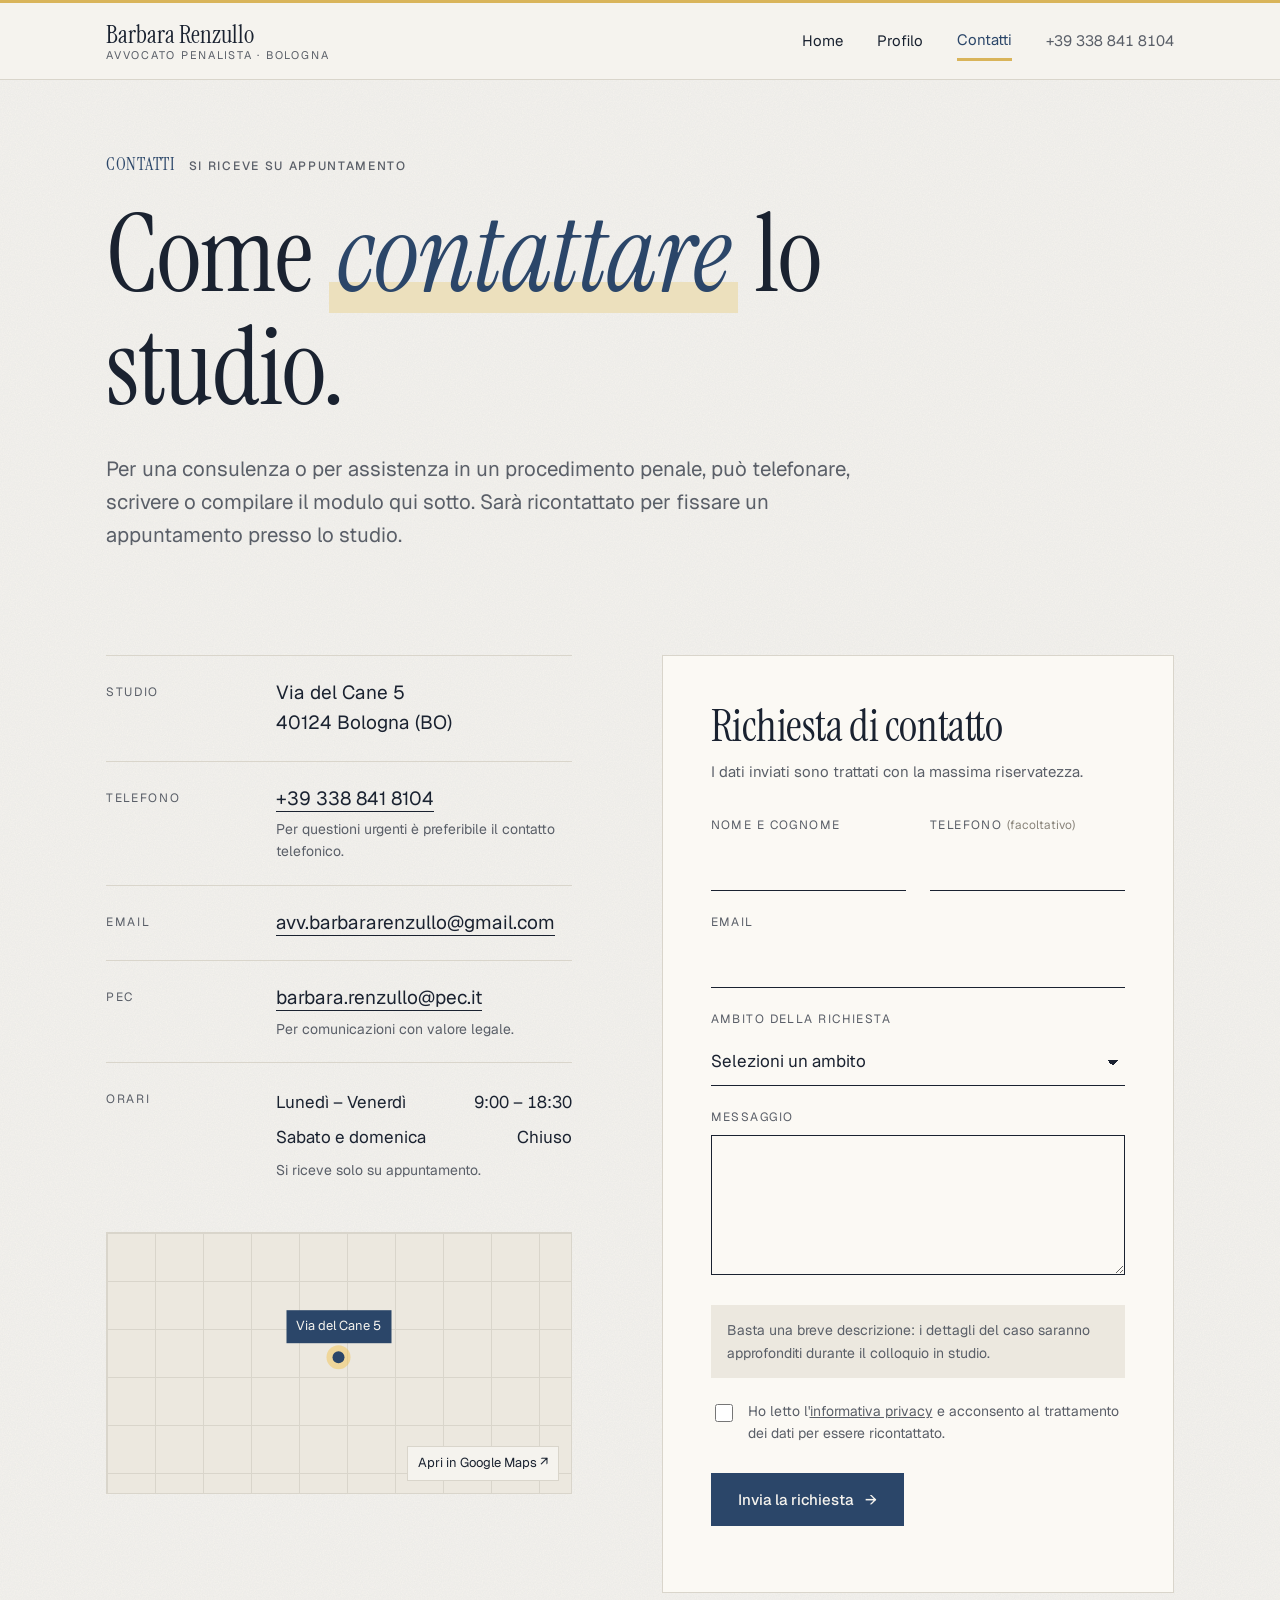
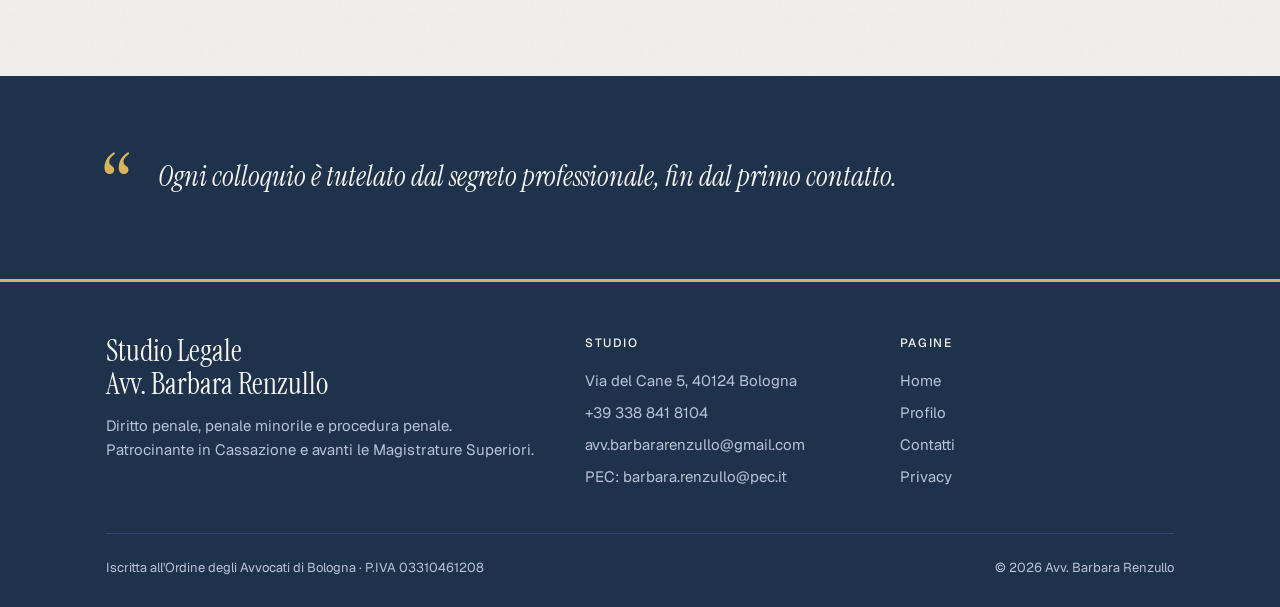
==== contatti.html @ d38fe8c6 "Aggiunge versione ai file CSS e JS per evitare la cache vecchia" ====
<!doctype html>
<html lang="it">
<head>
<meta charset="utf-8">
<meta name="viewport" content="width=device-width, initial-scale=1">
<title>Contatti · Avv. Barbara Renzullo</title>
<meta name="description" content="Recapiti dello Studio Legale Avv. Barbara Renzullo, Via del Cane 5, Bologna. Si riceve su appuntamento.">
<link rel="preconnect" href="https://fonts.googleapis.com">
<link rel="preconnect" href="https://fonts.gstatic.com" crossorigin>
<link href="https://fonts.googleapis.com/css2?family=Geist:wght@400;500&family=Instrument+Serif:ital@0;1&display=swap" rel="stylesheet">
<link rel="stylesheet" href="assets/css/style.css?v=3">
</head>
<body>
<a class="skip" href="#contenuto">Vai al contenuto</a>
<header class="header">
  <div class="wrap">
    <a class="marchio" href="index.html"><b>Barbara Renzullo</b><span>Avvocato penalista · Bologna</span></a>
    <button class="menu-btn" aria-expanded="false" aria-controls="nav">Menu</button>
    <nav class="nav" id="nav" aria-label="Principale">
      <a href="index.html">Home</a>
      <a href="profilo.html">Profilo</a>
      <a href="contatti.html" aria-current="page">Contatti</a>
      <a class="tel" href="tel:+393388418104">+39 338 841 8104</a>
    </nav>
  </div>
</header>
<main id="contenuto">

<section class="hero" style="padding-bottom:0">
  <div class="wrap">
    <div class="etichetta"><span class="n">Contatti</span><span>Si riceve su appuntamento</span></div>
    <h1 style="max-width:9em">Come <em>contattare</em> lo studio.</h1>
    <p class="lead">Per una consulenza o per assistenza in un procedimento penale, può telefonare, scrivere o compilare il modulo qui sotto. Sarà ricontattato per fissare un appuntamento presso lo studio.</p>
  </div>
</section>

<section>
  <div class="wrap contatti-griglia">
    <div>
      <dl class="voci">
        <div><dt>Studio</dt><dd>Via del Cane 5<br>40124 Bologna (BO)</dd></div>
        <div><dt>Telefono</dt><dd><a href="tel:+393388418104">+39 338 841 8104</a><small>Per questioni urgenti è preferibile il contatto telefonico.</small></dd></div>
        <div><dt>Email</dt><dd><a href="mailto:avv.barbararenzullo@gmail.com">avv.barbararenzullo@gmail.com</a></dd></div>
        <div><dt>PEC</dt><dd><a href="mailto:barbara.renzullo@pec.it">barbara.renzullo@pec.it</a><small>Per comunicazioni con valore legale.</small></dd></div>
        <div><dt>Orari</dt><dd>
          <table class="orari">
            <tr><td>Lunedì – Venerdì</td><td>9:00 – 18:30</td></tr>
            <tr><td>Sabato e domenica</td><td>Chiuso</td></tr>
          </table>
          <small>Si riceve solo su appuntamento.</small></dd></div>
      </dl>
      <a class="mappa" href="https://www.google.com/maps/search/?api=1&query=Via+del+Cane+5,+40124+Bologna" target="_blank" rel="noopener" aria-label="Apri la posizione dello studio in Google Maps">
        <span class="pin"><span>Via del Cane 5</span></span>
        <span class="apri">Apri in Google Maps ↗</span>
      </a>
    </div>

    <form class="modulo" id="modulo-contatti" novalidate>
      <h2>Richiesta di contatto</h2>
      <p class="tenue">I dati inviati sono trattati con la massima riservatezza.</p>
      <div class="due">
        <div class="campo"><label for="nome">Nome e cognome</label><input id="nome" name="nome" autocomplete="name" required></div>
        <div class="campo"><label for="telefono">Telefono <span class="facolt">(facoltativo)</span></label><input id="telefono" name="telefono" type="tel" autocomplete="tel"></div>
      </div>
      <div class="campo"><label for="email">Email</label><input id="email" name="email" type="email" autocomplete="email" required></div>
      <div class="campo"><label for="ambito">Ambito della richiesta</label>
        <select id="ambito" name="ambito" required>
          <option value="" selected disabled>Selezioni un ambito</option>
          <option>Diritto penale</option>
          <option>Diritto penale minorile</option>
          <option>Procedura penale</option>
          <option>Costituzione di parte civile</option>
          <option>Difesa d'ufficio / patrocinio a spese dello Stato</option>
          <option>Altro</option>
        </select>
      </div>
      <div class="campo"><label for="messaggio">Messaggio</label><textarea id="messaggio" name="messaggio" required></textarea></div>
      <p class="avviso">Basta una breve descrizione: i dettagli del caso saranno approfonditi durante il colloquio in studio.</p>
      <label class="consenso"><input type="checkbox" name="privacy" required><span>Ho letto l'<a href="privacy.html">informativa privacy</a> e acconsento al trattamento dei dati per essere ricontattato.</span></label>
      <button class="btn" type="submit">Invia la richiesta <span class="freccia" aria-hidden="true">→</span></button>
      <p class="esito" role="status" aria-live="polite"></p>
    </form>
  </div>
</section>

<section class="scura">
  <div class="wrap">
    <p class="citazione" style="border-color:var(--giallo);max-width:30em">Ogni colloquio è tutelato dal segreto professionale, fin dal primo contatto.</p>
  </div>
</section>
</main>
<footer class="footer">
  <div class="wrap">
    <div class="alto">
      <div>
        <div class="nome">Studio Legale<br>Avv. Barbara Renzullo</div>
        <p>Diritto penale, penale minorile e procedura penale.<br>Patrocinante in Cassazione e avanti le Magistrature Superiori.</p>
      </div>
      <div>
        <h4>Studio</h4>
        <ul>
          <li>Via del Cane 5, 40124 Bologna</li>
          <li><a href="tel:+393388418104">+39 338 841 8104</a></li>
          <li><a href="mailto:avv.barbararenzullo@gmail.com">avv.barbararenzullo@gmail.com</a></li>
          <li>PEC: <a href="mailto:barbara.renzullo@pec.it">barbara.renzullo@pec.it</a></li>
        </ul>
      </div>
      <div>
        <h4>Pagine</h4>
        <ul>
          <li><a href="index.html">Home</a></li>
          <li><a href="profilo.html">Profilo</a></li>
          <li><a href="contatti.html">Contatti</a></li>
          <li><a href="privacy.html">Privacy</a></li>
        </ul>
      </div>
    </div>
    <div class="basso">
      <span>Iscritta all'Ordine degli Avvocati di Bologna · P.IVA 03310461208</span>
      <span>© 2026 Avv. Barbara Renzullo</span>
    </div>
  </div>
</footer>
<nav class="barra-mobile" aria-label="Contatto rapido">
  <a class="chiama" href="tel:+393388418104">Chiama</a>
  <a class="scrivi" href="contatti.html#modulo-contatti">Scrivi</a>
</nav>
<script src="assets/js/main.js?v=3"></script>
</body>
</html>
---- assets/css/style.css ----
/* Studio Legale Avv. Barbara Renzullo — foglio di stile */

:root {
  --carta: #f5f3ee;
  --carta-2: #ece8df;
  --inchiostro: #1a2230;
  --grigio: #5a5f68;
  --linea: #d9d5cb;
  --blu: #2b4669;        /* blu giurisprudenza, smorzato */
  --blu-notte: #1f324c;
  --giallo: #d9b45a;     /* giallo di Barbara, tono ocra tenue */
  --giallo-tenue: #ece0bd;
  --max: 1180px;
  --gutter: clamp(20px, 5vw, 56px);
  --serif: "Instrument Serif", Georgia, "Times New Roman", serif;
  --sans: "Geist", system-ui, -apple-system, "Segoe UI", sans-serif;
}

*, *::before, *::after { box-sizing: border-box; }
html { -webkit-text-size-adjust: 100%; scroll-behavior: smooth; }
body {
  margin: 0;
  background-color: var(--carta);
  background-image: url("data:image/svg+xml,%3Csvg xmlns='http://www.w3.org/2000/svg' width='220' height='220'%3E%3Cfilter id='g'%3E%3CfeTurbulence type='fractalNoise' baseFrequency='.85' numOctaves='2' stitchTiles='stitch'/%3E%3CfeColorMatrix values='0 0 0 0 .1 0 0 0 0 .12 0 0 0 0 .18 0 0 0 .07 0'/%3E%3C/filter%3E%3Crect width='100%25' height='100%25' filter='url(%23g)'/%3E%3C/svg%3E");
  color: var(--inchiostro);
  font-family: var(--sans);
  font-size: 17px;
  line-height: 1.6;
  font-feature-settings: "ss01";
}
img { max-width: 100%; display: block; }
a { color: inherit; }
::selection { background: var(--giallo); color: var(--inchiostro); }

.wrap { max-width: var(--max); margin: 0 auto; padding: 0 var(--gutter); }
.skip { position: absolute; left: -999px; }
.skip:focus { left: 16px; top: 16px; background: var(--inchiostro); color: var(--carta); padding: 8px 14px; z-index: 99; }
:focus-visible { outline: 2px solid var(--blu); outline-offset: 3px; }

/* ---------- Tipografia ---------- */
h1, h2, h3 { font-family: var(--serif); font-weight: 400; line-height: 1.05; margin: 0; letter-spacing: -0.01em; }
h1 { font-size: clamp(48px, 8.4vw, 112px); }
h2 { font-size: clamp(36px, 5vw, 64px); }
h3 { font-size: clamp(26px, 2.6vw, 32px); line-height: 1.15; }
h1 em, h2 em {
  font-style: italic; color: var(--blu);
  background: linear-gradient(transparent 70%, var(--giallo-tenue) 70%, var(--giallo-tenue) 92%, transparent 92%);
  padding: 0 .08em; -webkit-box-decoration-break: clone; box-decoration-break: clone;
}
p { margin: 0 0 1em; }
.lead { font-size: clamp(18px, 1.6vw, 21px); color: var(--grigio); max-width: 38em; }
.etichetta {
  font-size: 12px; letter-spacing: 0.14em; text-transform: uppercase;
  font-weight: 500; color: var(--grigio);
  display: flex; gap: 14px; align-items: baseline;
}
.etichetta .n { color: var(--blu); font-family: var(--serif); font-size: 18px; letter-spacing: 0.04em; }

/* ---------- Header ---------- */
.header { border-top: 3px solid var(--giallo); border-bottom: 1px solid var(--linea); background: var(--carta); position: sticky; top: 0; z-index: 20; }
.header .wrap { display: flex; align-items: center; justify-content: space-between; height: 76px; gap: 24px; }
.marchio { text-decoration: none; display: flex; flex-direction: column; line-height: 1.1; }
.marchio b { font-family: var(--serif); font-weight: 400; font-size: 25px; }
.marchio span { font-size: 11px; letter-spacing: 0.16em; text-transform: uppercase; color: var(--grigio); }
.nav { display: flex; gap: 34px; align-items: center; }
.nav a { text-decoration: none; font-size: 15px; padding: 6px 0; border-bottom: 1px solid transparent; }
.nav a:hover { border-color: var(--inchiostro); }
.nav a[aria-current="page"] { border-color: var(--giallo); border-bottom-width: 3px; color: var(--blu); }
.nav .tel { font-variant-numeric: tabular-nums; color: var(--grigio); }
.menu-btn { display: none; background: none; border: 1px solid var(--inchiostro); border-radius: 0; font: inherit; font-size: 14px; padding: 8px 14px; cursor: pointer; color: inherit; }

@media (max-width: 820px) {
  .menu-btn { display: block; }
  .nav { display: none; position: absolute; top: 76px; left: 0; right: 0; flex-direction: column; align-items: stretch; gap: 0; background: var(--carta); border-bottom: 1px solid var(--linea); padding: 8px var(--gutter) 20px; }
  .nav.aperto { display: flex; }
  .nav a { padding: 14px 0; border-bottom: 1px solid var(--linea); font-size: 18px; }
  .nav a[aria-current="page"] { border-color: var(--linea); }
}

/* ---------- Pulsanti ---------- */
.btn {
  display: inline-flex; align-items: center; gap: 12px;
  background: var(--inchiostro); color: var(--carta);
  text-decoration: none; font-size: 15px; font-weight: 500;
  padding: 16px 26px; border: 1px solid var(--inchiostro);
  transition: background .2s, color .2s;
  cursor: pointer; font-family: inherit;
}
.btn { background: var(--blu); border-color: var(--blu); }
.btn:hover { background: var(--giallo); border-color: var(--giallo); color: var(--inchiostro); }
.btn.vuoto { background: transparent; color: var(--inchiostro); }
.btn.vuoto { border-color: var(--blu); color: var(--blu); }
.btn.vuoto:hover { background: var(--blu); color: var(--carta); border-color: var(--blu); }
.btn .freccia { transition: transform .2s; }
.btn:hover .freccia { transform: translateX(4px); }

/* ---------- Sezioni ---------- */
section { padding: clamp(52px, 6.5vw, 92px) 0; }
.sez-testa { display: grid; grid-template-columns: 220px 1fr; gap: 32px; margin-bottom: clamp(28px, 3.5vw, 44px); }
@media (max-width: 820px) { .sez-testa { grid-template-columns: 1fr; gap: 16px; } }
.bordo-alto { border-top: 1px solid var(--linea); }

/* ---------- Hero Home ---------- */
.hero { padding: clamp(40px, 5.5vw, 76px) 0 clamp(40px, 5vw, 64px); }
.hero h1 { max-width: 11em; margin: 20px 0 28px; }
.hero-basso { display: grid; grid-template-columns: 1fr auto; gap: 40px; align-items: end; }
.hero-azioni { display: flex; flex-direction: column; gap: 12px; align-items: flex-start; }
.hero-azioni small { color: var(--grigio); font-size: 14px; }
@media (max-width: 820px) { .hero-basso { grid-template-columns: 1fr; } }

/* Fascia dati */
.dati { border-top: 4px double var(--inchiostro); border-bottom: 1px solid var(--linea); }
.dati ul { list-style: none; margin: 0; padding: 0; display: grid; grid-template-columns: repeat(4, 1fr); }
.dati li { padding: 22px 24px 22px 0; border-right: 1px solid var(--linea); }
.dati li + li { padding-left: 24px; }
.dati li:last-child { border-right: 0; }
.dati b { display: block; font-family: var(--serif); font-weight: 400; font-size: clamp(34px, 3.4vw, 46px); line-height: 1; margin-bottom: 10px; }
.dati span { font-size: 14px; color: var(--grigio); line-height: 1.4; display: block; }
@media (max-width: 820px) {
  .dati ul { grid-template-columns: 1fr 1fr; }
  .dati li { padding: 22px 16px 22px 0; }
  .dati li + li { padding-left: 0; }
  .dati li:nth-child(odd) { border-right: 1px solid var(--linea); }
  .dati li:nth-child(even) { padding-left: 16px; border-right: 0; }
  .dati li:nth-child(-n+2) { border-bottom: 1px solid var(--linea); }
}

/* Aree (indice numerato) */
.indice { list-style: none; margin: 0; padding: 0; border-top: 4px double var(--inchiostro); }
.indice > li { display: grid; grid-template-columns: 80px 1fr 1.2fr; gap: 32px; padding: 26px 0; border-bottom: 1px solid var(--linea); align-items: baseline; }
.indice .num { font-family: var(--serif); color: var(--blu); font-size: 30px; line-height: 1; }
.indice p { margin: 0; color: var(--grigio); }
@media (max-width: 820px) { .indice > li { grid-template-columns: 48px 1fr; gap: 12px 16px; } .indice > li p { grid-column: 2; } }

/* Sezione scura */
.scura { background: var(--blu-notte); color: var(--carta); }
.scura h1 em, .scura h2 em { background: none; padding: 0; }
.scura .etichetta, .scura .lead, .scura p.tenue { color: #b9c3d8; }
.scura .etichetta .n, .scura h2 em, .scura h1 em { color: #e6cf93; }
.scura .bordo-alto, .scura .riga { border-color: #2e4573; }
.scura .btn { background: var(--carta); color: var(--inchiostro); border-color: var(--carta); }
.scura .btn { background: var(--giallo); color: var(--inchiostro); border-color: var(--giallo); }
.scura .btn:hover { background: var(--carta); border-color: var(--carta); }

/* Studio / recapiti */
.recapiti { display: grid; grid-template-columns: 1fr 1fr; gap: clamp(32px, 6vw, 96px); }
.voci { margin: 0; }
.voci > div { padding: 22px 0; border-top: 1px solid var(--linea); display: grid; grid-template-columns: 150px 1fr; gap: 20px; }
.scura .voci > div { border-color: #2e4573; }
.voci dt { font-size: 12px; letter-spacing: 0.14em; text-transform: uppercase; color: var(--grigio); padding-top: 5px; }
.scura .voci dt { color: #b9c3d8; }
.voci dd { margin: 0; font-size: 19px; }
.voci dd a { text-decoration: none; border-bottom: 1px solid currentColor; }
.voci dd a:hover { color: var(--blu); }
.scura .voci dd a:hover { color: var(--giallo); }
.voci dd small { display: block; font-size: 14px; color: var(--grigio); margin-top: 4px; }
.scura .voci dd small { color: #b9c3d8; }
@media (max-width: 820px) {
  .recapiti { grid-template-columns: 1fr; }
  .voci > div { grid-template-columns: 1fr; gap: 6px; }
}

/* Chiusura CTA */
.chiusura { text-align: left; }
.chiusura .riga-cta { display: flex; flex-wrap: wrap; gap: 16px; margin-top: 28px; }

/* ---------- Manifesto (hero Home) ---------- */
.manifesto { padding-top: clamp(28px, 3.5vw, 48px); }
.manifesto-griglia { display: grid; grid-template-columns: 1.55fr 1fr; gap: clamp(32px, 5vw, 72px); align-items: stretch; }
.meta-riga {
  display: flex; justify-content: space-between; gap: 16px;
  font-size: 12px; letter-spacing: 0.16em; text-transform: uppercase; color: var(--inchiostro);
  border-top: 1px solid var(--inchiostro); padding-top: 10px;
}
.nome-grande {
  font-size: clamp(68px, 11.4vw, 176px); line-height: 0.84; letter-spacing: -0.025em;
  color: var(--blu); margin: 18px 0 22px !important; max-width: none !important;
}
.nome-grande span { display: block; }
.nome-grande .rientro { padding-left: 0.62em; font-style: italic; }
.nome-grande i { color: var(--giallo); font-style: normal; }
.claim { font-family: var(--serif); font-size: clamp(26px, 2.6vw, 36px); line-height: 1.15; margin: 32px 0 16px; position: relative; padding-left: 0.95em; max-width: 17em; }
.claim .virg { position: absolute; left: -0.05em; top: -0.18em; font-size: 2.3em; color: var(--giallo); line-height: 1; }
.claim em { font-style: italic; color: var(--blu); }
.manifesto .lead { font-size: 17px; max-width: 34em; margin-bottom: 24px; }
.pannello-colonna {
  margin: 0; background: var(--blu-notte); position: relative; overflow: hidden;
  display: flex; flex-direction: column; justify-content: flex-end; align-items: center;
  padding: 36px 24px 0; min-height: 520px;
}
.pannello-colonna::before { content: ""; position: absolute; inset: 10px; border: 1px solid rgba(217, 180, 90, .45); pointer-events: none; }
.pannello-colonna img { width: auto; height: 86%; max-height: 640px; position: relative; }
.pannello-colonna figcaption {
  position: absolute; left: 24px; right: 24px; top: 24px; display: flex; flex-direction: column; gap: 6px;
  font-size: 11px; letter-spacing: 0.16em; text-transform: uppercase; color: #e6cf93;
}
@media (max-width: 900px) {
  .manifesto-griglia { grid-template-columns: 1fr; }
  .pannello-colonna { min-height: 0; height: 400px; padding-top: 96px; }
  .pannello-colonna img { height: 100%; }
}

/* Colonnato decorativo nelle sezioni scure */
.colonnato { position: relative; overflow: hidden; }
.colonnato > .wrap { position: relative; z-index: 1; }
@media (min-width: 1240px) {
  .colonnato::before, .colonnato::after {
    content: ""; position: absolute; top: 24px; bottom: 0; width: 150px;
    background: url("../img/colonna.svg") bottom center / contain no-repeat; opacity: .13;
  }
  .colonnato::before { left: 1.5vw; }
  .colonnato::after { right: 1.5vw; }
}

/* ---------- Profilo ---------- */
.profilo-hero { display: grid; grid-template-columns: 1.3fr 1fr; gap: clamp(32px, 6vw, 96px); align-items: end; }
.profilo-hero h1 { margin: 20px 0 24px; }
.citazione { font-family: var(--serif); font-style: italic; font-size: clamp(22px, 2.2vw, 28px); line-height: 1.3; margin: 0; max-width: 24em; position: relative; padding-left: 52px; border: 0 !important; }
.citazione::before { content: "“"; position: absolute; left: 0; top: -0.12em; font-size: 3.4em; line-height: 1; color: var(--giallo); font-style: normal; }
.ritratto {
  aspect-ratio: 4 / 5; background: var(--carta-2); border: 1px solid var(--linea);
  display: flex; flex-direction: column; justify-content: space-between; padding: 24px;
}
.ritratto .mono { font-family: var(--serif); font-size: clamp(96px, 12vw, 160px); line-height: 1; color: var(--linea); align-self: flex-end; }
.ritratto small { font-size: 12px; letter-spacing: 0.12em; text-transform: uppercase; color: var(--grigio); }
@media (max-width: 820px) { .profilo-hero { grid-template-columns: 1fr; } .ritratto { max-width: 360px; } }

.percorso { list-style: none; margin: 0; padding: 0; border-top: 1px solid var(--inchiostro); }
.percorso li { display: grid; grid-template-columns: 220px 1fr 1.4fr; gap: 32px; padding: 26px 0; border-bottom: 1px solid var(--linea); align-items: baseline; }
.percorso .anno { font-family: var(--serif); font-size: clamp(44px, 5vw, 64px); line-height: 1; color: var(--blu); font-variant-numeric: lining-nums; }
.percorso p { margin: 0; color: var(--grigio); }
@media (max-width: 820px) { .percorso li { grid-template-columns: 1fr; gap: 10px; } }

.incarichi { display: grid; grid-template-columns: 1fr 1fr; gap: 0; border-top: 1px solid var(--linea); margin-top: 40px; }
.incarichi > div { padding: 26px 32px 0 0; }
.incarichi > div + div { border-left: 1px solid var(--linea); padding-left: 32px; }
.incarichi p { color: var(--grigio); }
@media (max-width: 820px) { .incarichi { grid-template-columns: 1fr; } .incarichi > div + div { border-left: 0; border-top: 1px solid var(--linea); padding-left: 0; } }

.tre-aree { display: grid; grid-template-columns: repeat(3, 1fr); border-top: 1px solid #2e4573; }
.tre-aree > div { padding: 26px 28px 8px 0; }
.tre-aree > div + div { border-left: 1px solid #2e4573; padding-left: 28px; }
.tre-aree h3 { margin-bottom: 14px; }
@media (max-width: 820px) { .tre-aree { grid-template-columns: 1fr; } .tre-aree > div + div { border-left: 0; border-top: 1px solid #2e4573; padding-left: 0; } }

.materie { display: grid; grid-template-columns: repeat(3, 1fr); gap: 0; border-top: 4px double var(--inchiostro); }
.materie > div { padding: 24px 28px 28px 0; border-bottom: 1px solid var(--linea); }
.materie > div:not(:nth-child(3n+1)) { padding-left: 28px; border-left: 1px solid var(--linea); }
.materie .num { font-size: 13px; color: var(--blu); letter-spacing: 0.08em; display: block; margin-bottom: 18px; font-variant-numeric: tabular-nums; }
.materie h3 { font-size: 26px; margin-bottom: 12px; }
.materie p { margin: 0; color: var(--grigio); font-size: 16px; }
@media (max-width: 960px) {
  .materie { grid-template-columns: 1fr 1fr; }
  .materie > div:not(:nth-child(3n+1)) { padding-left: 0; border-left: 0; }
  .materie > div:nth-child(even) { padding-left: 24px; border-left: 1px solid var(--linea); }
}
@media (max-width: 600px) {
  .materie { grid-template-columns: 1fr; }
  .materie > div:nth-child(even) { padding-left: 0; border-left: 0; }
}
.nota-parte-civile { margin-top: 32px; padding: 22px 28px; background: var(--carta-2); border-left: 2px solid var(--blu); max-width: 52em; }
.nota-parte-civile p { margin: 0; }

/* Linea del tempo */
.linea-tempo { list-style: none; margin: 0; padding: 0; display: grid; grid-template-columns: repeat(3, 1fr); gap: 32px; position: relative; }
.linea-tempo::before {
  content: ""; position: absolute; left: 0; right: 0; top: 56px; height: 1px; background: var(--inchiostro);
}
.linea-tempo li { position: relative; }
.linea-tempo .nodo {
  width: 112px; height: 112px; border-radius: 50%; background: var(--blu-notte); color: var(--carta);
  display: grid; place-items: center; font-family: var(--serif); font-size: 36px; position: relative;
  box-shadow: 0 0 0 6px var(--carta), 0 0 0 7px var(--giallo);
}
.linea-tempo li::after {
  content: ""; position: absolute; top: 52px; left: calc(112px + 40%); width: 9px; height: 9px; border-radius: 50%;
  background: var(--carta); border: 1px solid var(--inchiostro);
}
.linea-tempo li:last-child::after { display: none; }
.linea-tempo h3 { margin: 26px 0 10px; }
.linea-tempo p { margin: 0; color: var(--grigio); }
@media (max-width: 820px) {
  .linea-tempo { grid-template-columns: 1fr; gap: 28px; }
  .linea-tempo::before { left: 36px; right: auto; top: 0; bottom: 0; width: 1px; height: auto; }
  .linea-tempo li { display: grid; grid-template-columns: 72px 1fr; gap: 20px; align-items: start; }
  .linea-tempo .nodo { width: 72px; height: 72px; font-size: 24px; }
  .linea-tempo li::after { display: none; }
  .linea-tempo h3 { margin: 6px 0 8px; }
}

/* ---------- Contatti ---------- */
.contatti-griglia { display: grid; grid-template-columns: 1fr 1.1fr; gap: clamp(40px, 7vw, 112px); align-items: start; }
@media (max-width: 900px) { .contatti-griglia { grid-template-columns: 1fr; } }
.orari { width: 100%; border-collapse: collapse; font-variant-numeric: tabular-nums; }
.orari td { padding: 4px 0; font-size: 17px; }
.orari td:last-child { text-align: right; }

.modulo { background: #fbf9f4; border: 1px solid var(--linea); padding: clamp(24px, 4vw, 48px); }
.modulo h2 { font-size: clamp(32px, 3.4vw, 44px); margin-bottom: 10px; }
.modulo .tenue { color: var(--grigio); font-size: 15px; margin-bottom: 32px; }
.campo { margin-bottom: 22px; }
.campo label { display: block; font-size: 12px; letter-spacing: 0.12em; text-transform: uppercase; color: var(--grigio); margin-bottom: 8px; }
.campo label .facolt { text-transform: none; letter-spacing: 0; color: #8a857b; }
.campo input, .campo select, .campo textarea {
  width: 100%; font: inherit; font-size: 17px; color: var(--inchiostro);
  background: transparent; border: 0; border-bottom: 1px solid var(--inchiostro);
  padding: 10px 0; border-radius: 0; -webkit-appearance: none; appearance: none;
}
.campo select { background-image: linear-gradient(45deg, transparent 50%, var(--inchiostro) 50%), linear-gradient(135deg, var(--inchiostro) 50%, transparent 50%); background-position: calc(100% - 12px) 55%, calc(100% - 6px) 55%; background-size: 6px 6px; background-repeat: no-repeat; padding-right: 28px; }
.campo textarea { min-height: 140px; resize: vertical; border: 1px solid var(--inchiostro); padding: 12px; }
.campo input:focus, .campo select:focus, .campo textarea:focus { outline: none; border-color: var(--blu); box-shadow: 0 1px 0 var(--blu); }
.due { display: grid; grid-template-columns: 1fr 1fr; gap: 24px; }
@media (max-width: 600px) { .due { grid-template-columns: 1fr; gap: 0; } }
.avviso { font-size: 14px; color: var(--grigio); background: var(--carta-2); padding: 14px 16px; margin: 0 0 22px; }
.consenso { display: flex; gap: 12px; align-items: flex-start; font-size: 14px; color: var(--grigio); margin-bottom: 28px; }
.consenso input { margin-top: 4px; accent-color: var(--blu); width: 18px; height: 18px; flex: none; }
.esito { margin-top: 18px; font-size: 15px; }

.mappa {
  margin-top: 28px; display: block; text-decoration: none; border: 1px solid var(--linea);
  background:
    linear-gradient(var(--linea) 1px, transparent 1px) 0 0 / 100% 48px,
    linear-gradient(90deg, var(--linea) 1px, transparent 1px) 0 0 / 48px 100%,
    var(--carta-2);
  aspect-ratio: 16 / 9; position: relative;
}
.mappa .pin { position: absolute; left: 50%; top: 50%; transform: translate(-50%, -100%); display: flex; flex-direction: column; align-items: center; }
.mappa .pin::after { content: ""; width: 12px; height: 12px; background: var(--blu); border-radius: 50%; box-shadow: 0 0 0 6px rgba(242, 182, 27, .35); margin-top: 8px; }
.mappa .pin span { background: var(--blu); color: var(--carta); font-size: 13px; padding: 6px 10px; white-space: nowrap; }
.mappa .apri { position: absolute; right: 12px; bottom: 12px; background: var(--carta); font-size: 13px; padding: 6px 10px; border: 1px solid var(--linea); }
.mappa:hover .apri { background: var(--inchiostro); color: var(--carta); }

/* ---------- Pagina testo (privacy) ---------- */
.testo { max-width: 46em; }
.testo h2 { font-size: 32px; margin: 48px 0 16px; }
.segnaposto { background: var(--giallo-tenue); color: var(--inchiostro); padding: 2px 6px; font-size: 0.9em; }

/* ---------- Footer ---------- */
.footer { background: var(--blu-notte); color: #b9c3d8; border-top: 3px solid var(--giallo); padding: 52px 0 28px; font-size: 15px; }
.footer .alto { display: grid; grid-template-columns: 1.6fr 1fr 1fr; gap: 40px; padding-bottom: 36px; border-bottom: 1px solid #2e4573; }
.footer .nome { font-family: var(--serif); font-size: 30px; color: var(--carta); line-height: 1.1; margin-bottom: 14px; }
.footer h4 { font-size: 12px; letter-spacing: 0.14em; text-transform: uppercase; font-weight: 500; color: var(--carta); margin: 0 0 16px; }
.footer ul { list-style: none; margin: 0; padding: 0; }
.footer li { margin-bottom: 8px; }
.footer a { text-decoration: none; }
.footer a:hover { color: var(--carta); text-decoration: underline; }
.footer .basso { display: flex; flex-wrap: wrap; justify-content: space-between; gap: 12px; padding-top: 24px; font-size: 13px; }
@media (max-width: 820px) { .footer .alto { grid-template-columns: 1fr; } }

/* ---------- Mobile ---------- */
.barra-mobile { display: none; }
@media (max-width: 820px) {
  body { font-size: 16px; padding-bottom: 72px; }
  section { padding: 44px 0; }
  .hero { padding: 32px 0 40px; }
  .hero-azioni, .hero-azioni .btn, .chiusura .riga-cta .btn { width: 100%; justify-content: center; }
  .chiusura .riga-cta { flex-direction: column; }
  .modulo .btn { width: 100%; justify-content: center; }
  .barra-mobile {
    display: grid; grid-template-columns: 1fr 1fr; position: fixed; left: 0; right: 0; bottom: 0; z-index: 30;
    background: var(--blu-notte); border-top: 3px solid var(--giallo);
    padding: 10px 12px calc(10px + env(safe-area-inset-bottom)); gap: 10px;
  }
  .barra-mobile a { text-align: center; text-decoration: none; font-size: 15px; font-weight: 500; padding: 12px; }
  .barra-mobile .chiama { background: var(--giallo); color: var(--inchiostro); }
  .barra-mobile .scrivi { border: 1px solid #4a6185; color: var(--carta); }
}

@media (prefers-reduced-motion: reduce) { * { transition: none !important; scroll-behavior: auto !important; } }
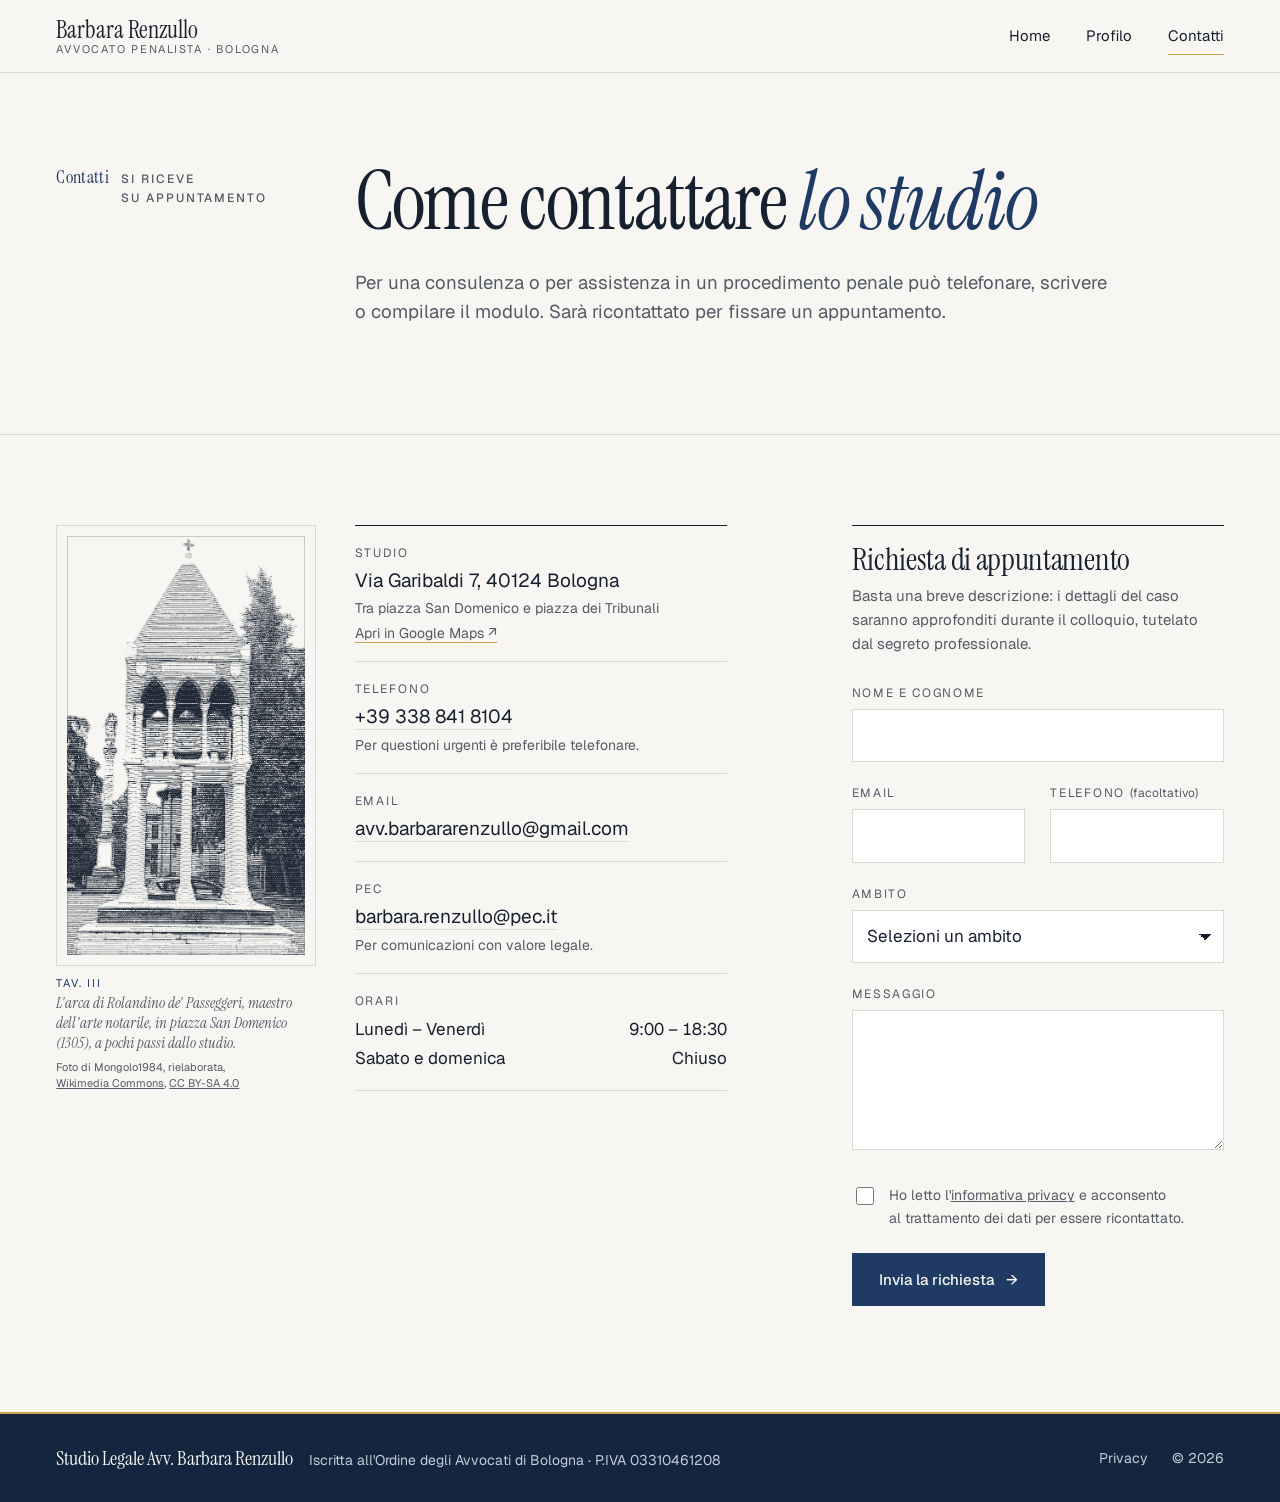
==== commit 4fadd8be: "Ristruttura il sito su griglia e aggiunge le tavole dei luoghi giudiziari di Bologna" ====
--- a/contatti.html
+++ b/contatti.html
@@ -4,127 +4,95 @@
 <meta charset="utf-8">
 <meta name="viewport" content="width=device-width, initial-scale=1">
 <title>Contatti · Avv. Barbara Renzullo</title>
-<meta name="description" content="Recapiti dello Studio Legale Avv. Barbara Renzullo, Via del Cane 5, Bologna. Si riceve su appuntamento.">
+<meta name="description" content="Recapiti dello Studio Legale Avv. Barbara Renzullo, Via Garibaldi 7, Bologna. Si riceve su appuntamento.">
+<meta name="theme-color" content="#13253f">
 <link rel="preconnect" href="https://fonts.googleapis.com">
 <link rel="preconnect" href="https://fonts.gstatic.com" crossorigin>
 <link href="https://fonts.googleapis.com/css2?family=Geist:wght@400;500&family=Instrument+Serif:ital@0;1&display=swap" rel="stylesheet">
-<link rel="stylesheet" href="assets/css/style.css?v=3">
+<link rel="stylesheet" href="assets/css/style.css?v=6">
 </head>
-<body>
-<a class="skip" href="#contenuto">Vai al contenuto</a>
+<body class="">
+<a class="skip" href="#contenuto">Vai al&nbsp;contenuto</a>
 <header class="header">
   <div class="wrap">
-    <a class="marchio" href="index.html"><b>Barbara Renzullo</b><span>Avvocato penalista · Bologna</span></a>
+    <a class="marchio" href="index.html"><b>Barbara Renzullo</b><span>Avvocato penalista ·&nbsp;Bologna</span></a>
     <button class="menu-btn" aria-expanded="false" aria-controls="nav">Menu</button>
     <nav class="nav" id="nav" aria-label="Principale">
       <a href="index.html">Home</a>
       <a href="profilo.html">Profilo</a>
       <a href="contatti.html" aria-current="page">Contatti</a>
-      <a class="tel" href="tel:+393388418104">+39 338 841 8104</a>
     </nav>
   </div>
 </header>
 <main id="contenuto">
 
-<section class="hero" style="padding-bottom:0">
+<section class="intro">
   <div class="wrap">
-    <div class="etichetta"><span class="n">Contatti</span><span>Si riceve su appuntamento</span></div>
-    <h1 style="max-width:9em">Come <em>contattare</em> lo studio.</h1>
-    <p class="lead">Per una consulenza o per assistenza in un procedimento penale, può telefonare, scrivere o compilare il modulo qui sotto. Sarà ricontattato per fissare un appuntamento presso lo studio.</p>
+    <div class="g12">
+      <p class="etichetta c-eti"><span class="n">Contatti</span><span>Si riceve su&nbsp;appuntamento</span></p>
+      <div class="c-titolo">
+        <h1>Come contattare <em>lo&nbsp;studio</em></h1>
+        <p class="lead">Per&nbsp;una&nbsp;consulenza o&nbsp;per&nbsp;assistenza in&nbsp;un&nbsp;procedimento penale può telefonare, scrivere o&nbsp;compilare il&nbsp;modulo. Sarà ricontattato per&nbsp;fissare un&nbsp;appuntamento.</p>
+      </div>
+    </div>
   </div>
 </section>
 
-<section>
-  <div class="wrap contatti-griglia">
-    <div>
-      <dl class="voci">
-        <div><dt>Studio</dt><dd>Via del Cane 5<br>40124 Bologna (BO)</dd></div>
-        <div><dt>Telefono</dt><dd><a href="tel:+393388418104">+39 338 841 8104</a><small>Per questioni urgenti è preferibile il contatto telefonico.</small></dd></div>
+<section class="bordo">
+  <div class="wrap">
+    <div class="g12">
+      <figure class="tavola c-eti">
+        <img src="assets/img/tavole/rolandino.png" width="560" height="987" alt="Arca di Rolandino de' Passeggeri in piazza San Domenico" loading="lazy">
+        <figcaption><span>Tav.&nbsp;III</span>L'arca di&nbsp;Rolandino de' Passeggeri, maestro dell'arte notarile, in&nbsp;piazza&nbsp;San&nbsp;Domenico (1305), a&nbsp;pochi passi dallo studio.<small>Foto di&nbsp;Mongolo1984, rielaborata, <a href="https://commons.wikimedia.org/wiki/File:Monumento_sepolcrale_di_Rolandino_de_Passeggieri_(Bologna)_01.jpg" target="_blank" rel="noopener">Wikimedia&nbsp;Commons</a>, <a href="https://creativecommons.org/licenses/by-sa/4.0/deed.it" target="_blank" rel="noopener">CC BY-SA&nbsp;4.0</a></small></figcaption>
+      </figure>
+      <dl class="voci contatti-voci">
+        <div><dt>Studio</dt><dd>Via&nbsp;Garibaldi 7, 40124 Bologna<small>Tra&nbsp;piazza&nbsp;San&nbsp;Domenico e&nbsp;piazza dei&nbsp;Tribunali</small><small><a href="https://maps.app.goo.gl/C2XstMDT9rUsqEiU8" target="_blank" rel="noopener">Apri in&nbsp;Google Maps&nbsp;↗</a></small></dd></div>
+        <div><dt>Telefono</dt><dd><a href="tel:+393388418104">+39 338 841&nbsp;8104</a><small>Per&nbsp;questioni urgenti è&nbsp;preferibile&nbsp;telefonare.</small></dd></div>
         <div><dt>Email</dt><dd><a href="mailto:avv.barbararenzullo@gmail.com">avv.barbararenzullo@gmail.com</a></dd></div>
-        <div><dt>PEC</dt><dd><a href="mailto:barbara.renzullo@pec.it">barbara.renzullo@pec.it</a><small>Per comunicazioni con valore legale.</small></dd></div>
+        <div><dt>PEC</dt><dd><a href="mailto:barbara.renzullo@pec.it">barbara.renzullo@pec.it</a><small>Per&nbsp;comunicazioni con&nbsp;valore&nbsp;legale.</small></dd></div>
         <div><dt>Orari</dt><dd>
           <table class="orari">
-            <tr><td>Lunedì – Venerdì</td><td>9:00 – 18:30</td></tr>
-            <tr><td>Sabato e domenica</td><td>Chiuso</td></tr>
-          </table>
-          <small>Si riceve solo su appuntamento.</small></dd></div>
+            <tr><td>Lunedì –&nbsp;Venerdì</td><td>9:00 –&nbsp;18:30</td></tr>
+            <tr><td>Sabato e&nbsp;domenica</td><td>Chiuso</td></tr>
+          </table></dd></div>
       </dl>
-      <a class="mappa" href="https://www.google.com/maps/search/?api=1&query=Via+del+Cane+5,+40124+Bologna" target="_blank" rel="noopener" aria-label="Apri la posizione dello studio in Google Maps">
-        <span class="pin"><span>Via del Cane 5</span></span>
-        <span class="apri">Apri in Google Maps ↗</span>
-      </a>
+
+      <form class="modulo" id="modulo-contatti" novalidate>
+        <h2>Richiesta di&nbsp;appuntamento</h2>
+        <p class="tenue">Basta una&nbsp;breve descrizione: i&nbsp;dettagli del&nbsp;caso saranno approfonditi durante il&nbsp;colloquio, tutelato dal&nbsp;segreto&nbsp;professionale.</p>
+        <div class="campi">
+          <div class="campo intera"><label for="nome">Nome&nbsp;e&nbsp;cognome</label><input id="nome" name="nome" autocomplete="name" required></div>
+          <div class="campo"><label for="email">Email</label><input id="email" name="email" type="email" autocomplete="email" required></div>
+          <div class="campo"><label for="telefono">Telefono <span class="facolt">(facoltativo)</span></label><input id="telefono" name="telefono" type="tel" autocomplete="tel"></div>
+          <div class="campo intera"><label for="ambito">Ambito</label>
+            <select id="ambito" name="ambito" required>
+              <option value="" selected disabled>Selezioni un&nbsp;ambito</option>
+              <option>Diritto penale</option>
+              <option>Diritto penale minorile</option>
+              <option>Procedura penale</option>
+              <option>Costituzione di&nbsp;parte civile</option>
+              <option>Difesa d'ufficio / patrocinio a&nbsp;spese dello Stato</option>
+              <option>Altro</option>
+            </select>
+          </div>
+          <div class="campo intera"><label for="messaggio">Messaggio</label><textarea id="messaggio" name="messaggio" required></textarea></div>
+        </div>
+        <label class="consenso"><input type="checkbox" name="privacy" required><span>Ho letto l'<a href="privacy.html">informativa&nbsp;privacy</a> e&nbsp;acconsento al&nbsp;trattamento dei&nbsp;dati per&nbsp;essere&nbsp;ricontattato.</span></label>
+        <div class="modulo-fondo">
+          <button class="btn" type="submit">Invia la&nbsp;richiesta <span class="freccia" aria-hidden="true">→</span></button>
+        </div>
+        <p class="esito" role="status" aria-live="polite"></p>
+      </form>
     </div>
-
-    <form class="modulo" id="modulo-contatti" novalidate>
-      <h2>Richiesta di contatto</h2>
-      <p class="tenue">I dati inviati sono trattati con la massima riservatezza.</p>
-      <div class="due">
-        <div class="campo"><label for="nome">Nome e cognome</label><input id="nome" name="nome" autocomplete="name" required></div>
-        <div class="campo"><label for="telefono">Telefono <span class="facolt">(facoltativo)</span></label><input id="telefono" name="telefono" type="tel" autocomplete="tel"></div>
-      </div>
-      <div class="campo"><label for="email">Email</label><input id="email" name="email" type="email" autocomplete="email" required></div>
-      <div class="campo"><label for="ambito">Ambito della richiesta</label>
-        <select id="ambito" name="ambito" required>
-          <option value="" selected disabled>Selezioni un ambito</option>
-          <option>Diritto penale</option>
-          <option>Diritto penale minorile</option>
-          <option>Procedura penale</option>
-          <option>Costituzione di parte civile</option>
-          <option>Difesa d'ufficio / patrocinio a spese dello Stato</option>
-          <option>Altro</option>
-        </select>
-      </div>
-      <div class="campo"><label for="messaggio">Messaggio</label><textarea id="messaggio" name="messaggio" required></textarea></div>
-      <p class="avviso">Basta una breve descrizione: i dettagli del caso saranno approfonditi durante il colloquio in studio.</p>
-      <label class="consenso"><input type="checkbox" name="privacy" required><span>Ho letto l'<a href="privacy.html">informativa privacy</a> e acconsento al trattamento dei dati per essere ricontattato.</span></label>
-      <button class="btn" type="submit">Invia la richiesta <span class="freccia" aria-hidden="true">→</span></button>
-      <p class="esito" role="status" aria-live="polite"></p>
-    </form>
-  </div>
-</section>
-
-<section class="scura">
-  <div class="wrap">
-    <p class="citazione" style="border-color:var(--giallo);max-width:30em">Ogni colloquio è tutelato dal segreto professionale, fin dal primo contatto.</p>
   </div>
 </section>
 </main>
 <footer class="footer">
   <div class="wrap">
-    <div class="alto">
-      <div>
-        <div class="nome">Studio Legale<br>Avv. Barbara Renzullo</div>
-        <p>Diritto penale, penale minorile e procedura penale.<br>Patrocinante in Cassazione e avanti le Magistrature Superiori.</p>
-      </div>
-      <div>
-        <h4>Studio</h4>
-        <ul>
-          <li>Via del Cane 5, 40124 Bologna</li>
-          <li><a href="tel:+393388418104">+39 338 841 8104</a></li>
-          <li><a href="mailto:avv.barbararenzullo@gmail.com">avv.barbararenzullo@gmail.com</a></li>
-          <li>PEC: <a href="mailto:barbara.renzullo@pec.it">barbara.renzullo@pec.it</a></li>
-        </ul>
-      </div>
-      <div>
-        <h4>Pagine</h4>
-        <ul>
-          <li><a href="index.html">Home</a></li>
-          <li><a href="profilo.html">Profilo</a></li>
-          <li><a href="contatti.html">Contatti</a></li>
-          <li><a href="privacy.html">Privacy</a></li>
-        </ul>
-      </div>
-    </div>
-    <div class="basso">
-      <span>Iscritta all'Ordine degli Avvocati di Bologna · P.IVA 03310461208</span>
-      <span>© 2026 Avv. Barbara Renzullo</span>
-    </div>
+    <p style="margin:0"><span class="nome-studio">Studio Legale Avv. Barbara&nbsp;Renzullo</span>Iscritta all'Ordine degli Avvocati di&nbsp;Bologna · P.IVA&nbsp;03310461208</p>
+    <nav aria-label="Secondaria"><a href="privacy.html">Privacy</a><span>©&nbsp;2026</span></nav>
   </div>
 </footer>
-<nav class="barra-mobile" aria-label="Contatto rapido">
-  <a class="chiama" href="tel:+393388418104">Chiama</a>
-  <a class="scrivi" href="contatti.html#modulo-contatti">Scrivi</a>
-</nav>
-<script src="assets/js/main.js?v=3"></script>
+<script src="assets/js/main.js?v=6"></script>
 </body>
 </html>
--- a/assets/css/style.css
+++ b/assets/css/style.css
@@ -1,17 +1,22 @@
-/* Studio Legale Avv. Barbara Renzullo — foglio di stile */
+/* Studio Legale Avv. Barbara Renzullo — foglio di stile
+   Struttura: griglia a 12 colonne. Etichetta di sezione: colonne 1–3.
+   Contenuto: dalla colonna 4 alla 12. */
 
 :root {
-  --carta: #f5f3ee;
-  --carta-2: #ece8df;
-  --inchiostro: #1a2230;
-  --grigio: #5a5f68;
-  --linea: #d9d5cb;
-  --blu: #2b4669;        /* blu giurisprudenza, smorzato */
-  --blu-notte: #1f324c;
-  --giallo: #d9b45a;     /* giallo di Barbara, tono ocra tenue */
-  --giallo-tenue: #ece0bd;
-  --max: 1180px;
-  --gutter: clamp(20px, 5vw, 56px);
+  --carta: #f7f6f2;
+  --carta-2: #efede6;
+  --inchiostro: #17202e;
+  --grigio: #545b66;
+  --linea: #dcd9d0;
+  --blu: #1f3a63;        /* blu giurisprudenza (feluca) */
+  --blu-notte: #13253f;
+  --blu-tenue: #22395c;
+  --giallo: #c9a54e;     /* giallo di Barbara, usato solo come accento */
+  --su-scuro: #c3cbd9;   /* testo secondario su fondo blu */
+
+  --max: 1440px;
+  --margine: clamp(20px, 4.4vw, 64px);
+  --gap: clamp(16px, 2vw, 32px);
   --serif: "Instrument Serif", Georgia, "Times New Roman", serif;
   --sans: "Geist", system-ui, -apple-system, "Segoe UI", sans-serif;
 }
@@ -20,350 +25,365 @@
 html { -webkit-text-size-adjust: 100%; scroll-behavior: smooth; }
 body {
   margin: 0;
-  background-color: var(--carta);
-  background-image: url("data:image/svg+xml,%3Csvg xmlns='http://www.w3.org/2000/svg' width='220' height='220'%3E%3Cfilter id='g'%3E%3CfeTurbulence type='fractalNoise' baseFrequency='.85' numOctaves='2' stitchTiles='stitch'/%3E%3CfeColorMatrix values='0 0 0 0 .1 0 0 0 0 .12 0 0 0 0 .18 0 0 0 .07 0'/%3E%3C/filter%3E%3Crect width='100%25' height='100%25' filter='url(%23g)'/%3E%3C/svg%3E");
+  background: var(--carta);
   color: var(--inchiostro);
   font-family: var(--sans);
   font-size: 17px;
   line-height: 1.6;
-  font-feature-settings: "ss01";
 }
 img { max-width: 100%; display: block; }
 a { color: inherit; }
-::selection { background: var(--giallo); color: var(--inchiostro); }
-
-.wrap { max-width: var(--max); margin: 0 auto; padding: 0 var(--gutter); }
+::selection { background: var(--blu); color: var(--carta); }
 .skip { position: absolute; left: -999px; }
+.vh { position: absolute; width: 1px; height: 1px; overflow: hidden; clip: rect(0 0 0 0); white-space: nowrap; }
 .skip:focus { left: 16px; top: 16px; background: var(--inchiostro); color: var(--carta); padding: 8px 14px; z-index: 99; }
-:focus-visible { outline: 2px solid var(--blu); outline-offset: 3px; }
-
-/* ---------- Tipografia ---------- */
+:focus-visible { outline: 2px solid var(--giallo); outline-offset: 3px; }
+
+/* ---------- Testo: niente vedove, titoli bilanciati ---------- */
+p, li, dd, small, blockquote { text-wrap: pretty; }
+h1, h2, h3 { text-wrap: balance; }
+
 h1, h2, h3 { font-family: var(--serif); font-weight: 400; line-height: 1.05; margin: 0; letter-spacing: -0.01em; }
-h1 { font-size: clamp(48px, 8.4vw, 112px); }
-h2 { font-size: clamp(36px, 5vw, 64px); }
-h3 { font-size: clamp(26px, 2.6vw, 32px); line-height: 1.15; }
-h1 em, h2 em {
-  font-style: italic; color: var(--blu);
-  background: linear-gradient(transparent 70%, var(--giallo-tenue) 70%, var(--giallo-tenue) 92%, transparent 92%);
-  padding: 0 .08em; -webkit-box-decoration-break: clone; box-decoration-break: clone;
-}
+h2 { font-size: clamp(34px, 4vw, 56px); }
+h3 { font-size: clamp(24px, 2.1vw, 30px); line-height: 1.15; }
+h2 em { font-style: italic; color: var(--blu); }
 p { margin: 0 0 1em; }
-.lead { font-size: clamp(18px, 1.6vw, 21px); color: var(--grigio); max-width: 38em; }
+.lead { font-size: clamp(18px, 1.45vw, 21px); line-height: 1.55; color: var(--grigio); }
 .etichetta {
-  font-size: 12px; letter-spacing: 0.14em; text-transform: uppercase;
-  font-weight: 500; color: var(--grigio);
-  display: flex; gap: 14px; align-items: baseline;
-}
-.etichetta .n { color: var(--blu); font-family: var(--serif); font-size: 18px; letter-spacing: 0.04em; }
+  font-size: 12px; letter-spacing: 0.16em; text-transform: uppercase; font-weight: 500;
+  color: var(--grigio); display: flex; gap: 12px; align-items: baseline; margin: 0;
+}
+.etichetta .n { font-family: var(--serif); font-size: 18px; letter-spacing: 0.02em; color: var(--blu); text-transform: none; }
+
+/* ---------- Griglia ---------- */
+.wrap { max-width: var(--max); margin: 0 auto; padding: 0 var(--margine); }
+.g12 { display: grid; grid-template-columns: repeat(12, minmax(0, 1fr)); column-gap: var(--gap); }
+.c-eti { grid-column: 1 / 4; }
+.c-cont { grid-column: 4 / 13; }
+.c-titolo { grid-column: 4 / 12; }
+@media (max-width: 900px) {
+  .g12 { grid-template-columns: minmax(0, 1fr); }
+  .g12 > * { grid-column: 1 / -1 !important; }
+}
+
+section { padding: clamp(56px, 7vw, 104px) 0; }
+.sez-testa { row-gap: 16px; margin-bottom: clamp(32px, 4vw, 56px); align-items: baseline; }
+.bordo { border-top: 1px solid var(--linea); }
 
 /* ---------- Header ---------- */
-.header { border-top: 3px solid var(--giallo); border-bottom: 1px solid var(--linea); background: var(--carta); position: sticky; top: 0; z-index: 20; }
-.header .wrap { display: flex; align-items: center; justify-content: space-between; height: 76px; gap: 24px; }
+.header { position: sticky; top: 0; z-index: 20; background: var(--carta); border-bottom: 1px solid var(--linea); }
+.header .wrap { display: flex; align-items: center; justify-content: space-between; height: 72px; gap: 24px; }
 .marchio { text-decoration: none; display: flex; flex-direction: column; line-height: 1.1; }
-.marchio b { font-family: var(--serif); font-weight: 400; font-size: 25px; }
+.marchio b { font-family: var(--serif); font-weight: 400; font-size: 24px; }
 .marchio span { font-size: 11px; letter-spacing: 0.16em; text-transform: uppercase; color: var(--grigio); }
-.nav { display: flex; gap: 34px; align-items: center; }
+.nav { display: flex; gap: 36px; align-items: center; }
 .nav a { text-decoration: none; font-size: 15px; padding: 6px 0; border-bottom: 1px solid transparent; }
-.nav a:hover { border-color: var(--inchiostro); }
-.nav a[aria-current="page"] { border-color: var(--giallo); border-bottom-width: 3px; color: var(--blu); }
-.nav .tel { font-variant-numeric: tabular-nums; color: var(--grigio); }
-.menu-btn { display: none; background: none; border: 1px solid var(--inchiostro); border-radius: 0; font: inherit; font-size: 14px; padding: 8px 14px; cursor: pointer; color: inherit; }
-
-@media (max-width: 820px) {
+.nav a:hover { border-color: currentColor; }
+.nav a[aria-current="page"] { border-color: var(--giallo); }
+.menu-btn { display: none; background: none; border: 1px solid currentColor; border-radius: 0; font: inherit; font-size: 14px; padding: 8px 14px; cursor: pointer; color: inherit; }
+
+/* Header sulla Home: fa parte del primo schermo */
+.home .header { background: var(--blu-notte); color: var(--carta); border-bottom-color: rgba(255, 255, 255, .12); }
+.home .marchio span { color: var(--su-scuro); }
+
+@media (max-width: 760px) {
   .menu-btn { display: block; }
-  .nav { display: none; position: absolute; top: 76px; left: 0; right: 0; flex-direction: column; align-items: stretch; gap: 0; background: var(--carta); border-bottom: 1px solid var(--linea); padding: 8px var(--gutter) 20px; }
+  .nav { display: none; position: absolute; top: 72px; left: 0; right: 0; flex-direction: column; align-items: stretch; gap: 0; background: var(--carta); border-bottom: 1px solid var(--linea); padding: 4px var(--margine) 16px; }
+  .home .nav { background: var(--blu-notte); }
   .nav.aperto { display: flex; }
   .nav a { padding: 14px 0; border-bottom: 1px solid var(--linea); font-size: 18px; }
-  .nav a[aria-current="page"] { border-color: var(--linea); }
-}
-
-/* ---------- Pulsanti ---------- */
+  .home .nav a { border-bottom-color: rgba(255, 255, 255, .12); }
+}
+
+/* ---------- Pulsanti e link ---------- */
 .btn {
   display: inline-flex; align-items: center; gap: 12px;
-  background: var(--inchiostro); color: var(--carta);
-  text-decoration: none; font-size: 15px; font-weight: 500;
-  padding: 16px 26px; border: 1px solid var(--inchiostro);
-  transition: background .2s, color .2s;
-  cursor: pointer; font-family: inherit;
-}
-.btn { background: var(--blu); border-color: var(--blu); }
-.btn:hover { background: var(--giallo); border-color: var(--giallo); color: var(--inchiostro); }
-.btn.vuoto { background: transparent; color: var(--inchiostro); }
-.btn.vuoto { border-color: var(--blu); color: var(--blu); }
-.btn.vuoto:hover { background: var(--blu); color: var(--carta); border-color: var(--blu); }
+  background: var(--blu); color: var(--carta); border: 1px solid var(--blu);
+  text-decoration: none; font-size: 15px; font-weight: 500; padding: 16px 26px;
+  transition: background .2s, color .2s, border-color .2s; cursor: pointer; font-family: inherit;
+}
+.btn:hover { background: var(--blu-notte); border-color: var(--blu-notte); }
 .btn .freccia { transition: transform .2s; }
 .btn:hover .freccia { transform: translateX(4px); }
-
-/* ---------- Sezioni ---------- */
-section { padding: clamp(52px, 6.5vw, 92px) 0; }
-.sez-testa { display: grid; grid-template-columns: 220px 1fr; gap: 32px; margin-bottom: clamp(28px, 3.5vw, 44px); }
-@media (max-width: 820px) { .sez-testa { grid-template-columns: 1fr; gap: 16px; } }
-.bordo-alto { border-top: 1px solid var(--linea); }
+.su-scuro .btn { background: var(--carta); color: var(--blu-notte); border-color: var(--carta); }
+.su-scuro .btn:hover { background: transparent; color: var(--carta); }
+.link-freccia { font-size: 15px; font-weight: 500; text-decoration: none; border-bottom: 1px solid var(--giallo); padding-bottom: 2px; color: var(--blu); }
+.link-freccia:hover { color: var(--inchiostro); }
 
 /* ---------- Hero Home ---------- */
-.hero { padding: clamp(40px, 5.5vw, 76px) 0 clamp(40px, 5vw, 64px); }
-.hero h1 { max-width: 11em; margin: 20px 0 28px; }
-.hero-basso { display: grid; grid-template-columns: 1fr auto; gap: 40px; align-items: end; }
-.hero-azioni { display: flex; flex-direction: column; gap: 12px; align-items: flex-start; }
-.hero-azioni small { color: var(--grigio); font-size: 14px; }
-@media (max-width: 820px) { .hero-basso { grid-template-columns: 1fr; } }
-
-/* Fascia dati */
-.dati { border-top: 4px double var(--inchiostro); border-bottom: 1px solid var(--linea); }
-.dati ul { list-style: none; margin: 0; padding: 0; display: grid; grid-template-columns: repeat(4, 1fr); }
-.dati li { padding: 22px 24px 22px 0; border-right: 1px solid var(--linea); }
-.dati li + li { padding-left: 24px; }
-.dati li:last-child { border-right: 0; }
-.dati b { display: block; font-family: var(--serif); font-weight: 400; font-size: clamp(34px, 3.4vw, 46px); line-height: 1; margin-bottom: 10px; }
-.dati span { font-size: 14px; color: var(--grigio); line-height: 1.4; display: block; }
-@media (max-width: 820px) {
-  .dati ul { grid-template-columns: 1fr 1fr; }
-  .dati li { padding: 22px 16px 22px 0; }
-  .dati li + li { padding-left: 0; }
-  .dati li:nth-child(odd) { border-right: 1px solid var(--linea); }
-  .dati li:nth-child(even) { padding-left: 16px; border-right: 0; }
-  .dati li:nth-child(-n+2) { border-bottom: 1px solid var(--linea); }
-}
-
-/* Aree (indice numerato) */
-.indice { list-style: none; margin: 0; padding: 0; border-top: 4px double var(--inchiostro); }
-.indice > li { display: grid; grid-template-columns: 80px 1fr 1.2fr; gap: 32px; padding: 26px 0; border-bottom: 1px solid var(--linea); align-items: baseline; }
-.indice .num { font-family: var(--serif); color: var(--blu); font-size: 30px; line-height: 1; }
-.indice p { margin: 0; color: var(--grigio); }
-@media (max-width: 820px) { .indice > li { grid-template-columns: 48px 1fr; gap: 12px 16px; } .indice > li p { grid-column: 2; } }
-
-/* Sezione scura */
-.scura { background: var(--blu-notte); color: var(--carta); }
-.scura h1 em, .scura h2 em { background: none; padding: 0; }
-.scura .etichetta, .scura .lead, .scura p.tenue { color: #b9c3d8; }
-.scura .etichetta .n, .scura h2 em, .scura h1 em { color: #e6cf93; }
-.scura .bordo-alto, .scura .riga { border-color: #2e4573; }
-.scura .btn { background: var(--carta); color: var(--inchiostro); border-color: var(--carta); }
-.scura .btn { background: var(--giallo); color: var(--inchiostro); border-color: var(--giallo); }
-.scura .btn:hover { background: var(--carta); border-color: var(--carta); }
-
-/* Studio / recapiti */
-.recapiti { display: grid; grid-template-columns: 1fr 1fr; gap: clamp(32px, 6vw, 96px); }
-.voci { margin: 0; }
-.voci > div { padding: 22px 0; border-top: 1px solid var(--linea); display: grid; grid-template-columns: 150px 1fr; gap: 20px; }
-.scura .voci > div { border-color: #2e4573; }
-.voci dt { font-size: 12px; letter-spacing: 0.14em; text-transform: uppercase; color: var(--grigio); padding-top: 5px; }
-.scura .voci dt { color: #b9c3d8; }
-.voci dd { margin: 0; font-size: 19px; }
-.voci dd a { text-decoration: none; border-bottom: 1px solid currentColor; }
-.voci dd a:hover { color: var(--blu); }
-.scura .voci dd a:hover { color: var(--giallo); }
-.voci dd small { display: block; font-size: 14px; color: var(--grigio); margin-top: 4px; }
-.scura .voci dd small { color: #b9c3d8; }
-@media (max-width: 820px) {
-  .recapiti { grid-template-columns: 1fr; }
-  .voci > div { grid-template-columns: 1fr; gap: 6px; }
-}
-
-/* Chiusura CTA */
-.chiusura { text-align: left; }
-.chiusura .riga-cta { display: flex; flex-wrap: wrap; gap: 16px; margin-top: 28px; }
-
-/* ---------- Manifesto (hero Home) ---------- */
-.manifesto { padding-top: clamp(28px, 3.5vw, 48px); }
-.manifesto-griglia { display: grid; grid-template-columns: 1.55fr 1fr; gap: clamp(32px, 5vw, 72px); align-items: stretch; }
+.hero {
+  background: var(--blu-notte); color: var(--carta);
+  min-height: calc(100svh - 72px); display: flex; flex-direction: column;
+  padding: clamp(32px, 4vw, 56px) 0 0;
+}
+.hero > .wrap { width: 100%; }
+.hero > .wrap:first-child { flex: 1; display: grid; align-items: center; }
+.hero-griglia { row-gap: 40px; align-items: end; }
+.hero-testo { grid-column: 1 / 8; align-self: center; }
+.hero-ritratto { grid-column: 8 / 13; }
 .meta-riga {
   display: flex; justify-content: space-between; gap: 16px;
-  font-size: 12px; letter-spacing: 0.16em; text-transform: uppercase; color: var(--inchiostro);
-  border-top: 1px solid var(--inchiostro); padding-top: 10px;
-}
-.nome-grande {
-  font-size: clamp(68px, 11.4vw, 176px); line-height: 0.84; letter-spacing: -0.025em;
-  color: var(--blu); margin: 18px 0 22px !important; max-width: none !important;
-}
-.nome-grande span { display: block; }
-.nome-grande .rientro { padding-left: 0.62em; font-style: italic; }
-.nome-grande i { color: var(--giallo); font-style: normal; }
-.claim { font-family: var(--serif); font-size: clamp(26px, 2.6vw, 36px); line-height: 1.15; margin: 32px 0 16px; position: relative; padding-left: 0.95em; max-width: 17em; }
-.claim .virg { position: absolute; left: -0.05em; top: -0.18em; font-size: 2.3em; color: var(--giallo); line-height: 1; }
-.claim em { font-style: italic; color: var(--blu); }
-.manifesto .lead { font-size: 17px; max-width: 34em; margin-bottom: 24px; }
-.pannello-colonna {
-  margin: 0; background: var(--blu-notte); position: relative; overflow: hidden;
-  display: flex; flex-direction: column; justify-content: flex-end; align-items: center;
-  padding: 36px 24px 0; min-height: 520px;
-}
-.pannello-colonna::before { content: ""; position: absolute; inset: 10px; border: 1px solid rgba(217, 180, 90, .45); pointer-events: none; }
-.pannello-colonna img { width: auto; height: 86%; max-height: 640px; position: relative; }
-.pannello-colonna figcaption {
-  position: absolute; left: 24px; right: 24px; top: 24px; display: flex; flex-direction: column; gap: 6px;
-  font-size: 11px; letter-spacing: 0.16em; text-transform: uppercase; color: #e6cf93;
-}
-@media (max-width: 900px) {
-  .manifesto-griglia { grid-template-columns: 1fr; }
-  .pannello-colonna { min-height: 0; height: 400px; padding-top: 96px; }
-  .pannello-colonna img { height: 100%; }
-}
-
-/* Colonnato decorativo nelle sezioni scure */
-.colonnato { position: relative; overflow: hidden; }
-.colonnato > .wrap { position: relative; z-index: 1; }
-@media (min-width: 1240px) {
-  .colonnato::before, .colonnato::after {
-    content: ""; position: absolute; top: 24px; bottom: 0; width: 150px;
-    background: url("../img/colonna.svg") bottom center / contain no-repeat; opacity: .13;
-  }
-  .colonnato::before { left: 1.5vw; }
-  .colonnato::after { right: 1.5vw; }
-}
+  font-size: 12px; letter-spacing: 0.16em; text-transform: uppercase; color: var(--su-scuro);
+  border-top: 1px solid rgba(255, 255, 255, .28); padding-top: 12px;
+}
+.nome {
+  font-size: clamp(64px, 9.4vw, 164px); line-height: 0.86; letter-spacing: -0.025em;
+  margin: 24px 0 28px;
+}
+.nome span { display: block; }
+.nome .rientro { padding-left: 0.55em; font-style: italic; }
+.nome i { font-style: normal; color: var(--giallo); }
+.claim { font-family: var(--serif); font-size: clamp(26px, 2.4vw, 36px); line-height: 1.15; margin: 28px 0 14px; max-width: 18em; }
+.claim em { color: var(--giallo); }
+.hero .lead { color: var(--su-scuro); max-width: 32em; font-size: 17px; margin-bottom: 28px; }
+
+.ritratto {
+  margin: 0; position: relative; aspect-ratio: 4 / 5; background: var(--blu-tenue);
+  display: flex; align-items: flex-end; justify-content: center; overflow: hidden;
+}
+.ritratto::after { content: ""; position: absolute; inset: 12px; border: 1px solid rgba(201, 165, 78, .5); pointer-events: none; }
+.ritratto img { width: 100%; height: 100%; object-fit: cover; }
+/* In attesa della fotografia: monogramma neutro */
+.ritratto-attesa {
+  position: absolute; inset: 0; display: flex; align-items: center; justify-content: center;
+  font-family: var(--serif); font-size: clamp(120px, 14vw, 220px); line-height: 1; color: rgba(247, 246, 242, .10);
+  letter-spacing: -0.04em; user-select: none;
+}
+.ritratto-attesa span + span { font-style: italic; color: rgba(201, 165, 78, .30); margin-left: -0.08em; }
+
+.hero-fatti { border-top: 1px solid rgba(255, 255, 255, .16); margin-top: clamp(32px, 4vw, 56px); }
+.hero-fatti ul { list-style: none; margin: 0; padding: 18px 0 20px; }
+.hero-fatti li { grid-column: span 4; font-size: 14px; color: var(--su-scuro); }
+.hero-fatti b { font-family: var(--serif); font-weight: 400; font-size: 26px; color: var(--carta); margin-right: 10px; }
+
+@media (max-width: 900px) {
+  .hero { min-height: 0; }
+  .ritratto { max-width: 420px; aspect-ratio: 4 / 4.4; }
+  .hero-fatti ul { display: flex; flex-direction: column; gap: 6px; }
+}
+
+/* ---------- Elenco aree (Home) ---------- */
+.indice { list-style: none; margin: 0; padding: 0; border-top: 1px solid var(--inchiostro); }
+.indice > li { display: grid; grid-template-columns: repeat(9, minmax(0, 1fr)); column-gap: var(--gap); padding: 28px 0; border-bottom: 1px solid var(--linea); align-items: baseline; }
+.indice .num { grid-column: 1 / 2; font-family: var(--serif); font-size: 26px; color: var(--blu); }
+.indice h3 { grid-column: 2 / 5; }
+.indice p { grid-column: 5 / 10; margin: 0; color: var(--grigio); }
+.dopo-elenco { margin-top: 28px; }
+@media (max-width: 900px) {
+  .indice > li { grid-template-columns: 44px 1fr; row-gap: 8px; }
+  .indice h3 { grid-column: 2; }
+  .indice p { grid-column: 2; }
+}
+
+/* ---------- Studio (Home) ---------- */
+.studio-testo { grid-column: 4 / 9; }
+.studio-voci { grid-column: 10 / 13; }
+@media (max-width: 900px) { .studio-voci { margin-top: 24px; } }
+
+/* Uffici giudiziari (Home) */
+.uffici-riga { margin-top: clamp(40px, 5vw, 64px); }
+.uffici { margin: 0; border-top: 1px solid var(--inchiostro); }
+.uffici > div {
+  display: grid; grid-template-columns: repeat(9, minmax(0, 1fr)); column-gap: var(--gap);
+  padding: 16px 0; border-bottom: 1px solid var(--linea); align-items: baseline;
+}
+.uffici dt { grid-column: 1 / 5; font-family: var(--serif); font-size: 22px; line-height: 1.2; }
+.uffici dd { grid-column: 5 / 10; margin: 0; font-size: 17px; }
+.uffici dd small { display: block; font-size: 14px; color: var(--grigio); margin-top: 2px; }
+@media (max-width: 900px) {
+  .uffici > div { grid-template-columns: 1fr; row-gap: 4px; }
+  .uffici dt, .uffici dd { grid-column: 1; }
+}
+
+/* Voci recapiti */
+.etichetta-voci { padding-top: 21px; }
+@media (max-width: 900px) { .etichetta-voci { padding-top: 0; margin-bottom: 14px; } }
+.voci { margin: 0; border-top: 1px solid var(--inchiostro); }
+.voci > div { padding: 18px 0; border-bottom: 1px solid var(--linea); }
+.voci dt { font-size: 12px; letter-spacing: 0.16em; text-transform: uppercase; color: var(--grigio); margin-bottom: 4px; }
+.voci dd { margin: 0; font-size: 19px; line-height: 1.45; }
+.voci dd a { text-decoration: none; border-bottom: 1px solid var(--linea); }
+.voci dd a:hover { border-color: var(--blu); color: var(--blu); }
+.voci dd small { display: block; font-size: 14px; color: var(--grigio); margin-top: 4px; }
+.voci dd small a { border-bottom-color: var(--giallo); }
+.orari { width: 100%; border-collapse: collapse; font-variant-numeric: tabular-nums; }
+.orari td { padding: 2px 0; font-size: 17px; }
+.orari td:last-child { text-align: right; }
+
+/* ---------- Fascia scura ---------- */
+.scura { background: var(--blu-notte); color: var(--carta); }
+.scura .etichetta { color: var(--su-scuro); }
+.scura .etichetta .n { color: var(--giallo); }
+.scura h2 em { color: var(--giallo); }
+.scura .lead, .scura p { color: var(--su-scuro); }
+.scura h3 { color: var(--carta); }
 
 /* ---------- Profilo ---------- */
-.profilo-hero { display: grid; grid-template-columns: 1.3fr 1fr; gap: clamp(32px, 6vw, 96px); align-items: end; }
-.profilo-hero h1 { margin: 20px 0 24px; }
-.citazione { font-family: var(--serif); font-style: italic; font-size: clamp(22px, 2.2vw, 28px); line-height: 1.3; margin: 0; max-width: 24em; position: relative; padding-left: 52px; border: 0 !important; }
-.citazione::before { content: "“"; position: absolute; left: 0; top: -0.12em; font-size: 3.4em; line-height: 1; color: var(--giallo); font-style: normal; }
-.ritratto {
-  aspect-ratio: 4 / 5; background: var(--carta-2); border: 1px solid var(--linea);
-  display: flex; flex-direction: column; justify-content: space-between; padding: 24px;
-}
-.ritratto .mono { font-family: var(--serif); font-size: clamp(96px, 12vw, 160px); line-height: 1; color: var(--linea); align-self: flex-end; }
-.ritratto small { font-size: 12px; letter-spacing: 0.12em; text-transform: uppercase; color: var(--grigio); }
-@media (max-width: 820px) { .profilo-hero { grid-template-columns: 1fr; } .ritratto { max-width: 360px; } }
-
-.percorso { list-style: none; margin: 0; padding: 0; border-top: 1px solid var(--inchiostro); }
-.percorso li { display: grid; grid-template-columns: 220px 1fr 1.4fr; gap: 32px; padding: 26px 0; border-bottom: 1px solid var(--linea); align-items: baseline; }
-.percorso .anno { font-family: var(--serif); font-size: clamp(44px, 5vw, 64px); line-height: 1; color: var(--blu); font-variant-numeric: lining-nums; }
-.percorso p { margin: 0; color: var(--grigio); }
-@media (max-width: 820px) { .percorso li { grid-template-columns: 1fr; gap: 10px; } }
-
-.incarichi { display: grid; grid-template-columns: 1fr 1fr; gap: 0; border-top: 1px solid var(--linea); margin-top: 40px; }
-.incarichi > div { padding: 26px 32px 0 0; }
-.incarichi > div + div { border-left: 1px solid var(--linea); padding-left: 32px; }
-.incarichi p { color: var(--grigio); }
-@media (max-width: 820px) { .incarichi { grid-template-columns: 1fr; } .incarichi > div + div { border-left: 0; border-top: 1px solid var(--linea); padding-left: 0; } }
-
-.tre-aree { display: grid; grid-template-columns: repeat(3, 1fr); border-top: 1px solid #2e4573; }
-.tre-aree > div { padding: 26px 28px 8px 0; }
-.tre-aree > div + div { border-left: 1px solid #2e4573; padding-left: 28px; }
-.tre-aree h3 { margin-bottom: 14px; }
-@media (max-width: 820px) { .tre-aree { grid-template-columns: 1fr; } .tre-aree > div + div { border-left: 0; border-top: 1px solid #2e4573; padding-left: 0; } }
-
-.materie { display: grid; grid-template-columns: repeat(3, 1fr); gap: 0; border-top: 4px double var(--inchiostro); }
-.materie > div { padding: 24px 28px 28px 0; border-bottom: 1px solid var(--linea); }
-.materie > div:not(:nth-child(3n+1)) { padding-left: 28px; border-left: 1px solid var(--linea); }
-.materie .num { font-size: 13px; color: var(--blu); letter-spacing: 0.08em; display: block; margin-bottom: 18px; font-variant-numeric: tabular-nums; }
-.materie h3 { font-size: 26px; margin-bottom: 12px; }
-.materie p { margin: 0; color: var(--grigio); font-size: 16px; }
-@media (max-width: 960px) {
-  .materie { grid-template-columns: 1fr 1fr; }
-  .materie > div:not(:nth-child(3n+1)) { padding-left: 0; border-left: 0; }
-  .materie > div:nth-child(even) { padding-left: 24px; border-left: 1px solid var(--linea); }
-}
+.intro h1 { font-size: clamp(52px, 6.4vw, 104px); line-height: 0.95; letter-spacing: -0.02em; }
+.intro h1 em { font-style: italic; color: var(--blu); }
+.intro .lead { margin-top: 28px; }
+.citazione {
+  font-family: var(--serif); font-style: italic; font-size: clamp(22px, 2vw, 28px); line-height: 1.3;
+  margin: 32px 0 0; padding-left: 24px; border-left: 2px solid var(--giallo); color: var(--inchiostro);
+}
+
+.linea-tempo { list-style: none; margin: 0; padding: 0; display: grid; grid-template-columns: repeat(3, minmax(0, 1fr)); column-gap: var(--gap); position: relative; }
+.linea-tempo::before { content: ""; position: absolute; left: 0; right: 0; top: 48px; height: 1px; background: var(--inchiostro); }
+.linea-tempo li { position: relative; padding-right: 8px; }
+.linea-tempo .nodo {
+  width: 96px; height: 96px; border-radius: 50%; background: var(--blu-notte); color: var(--carta);
+  display: grid; place-items: center; font-family: var(--serif); font-size: 30px; position: relative;
+  box-shadow: 0 0 0 6px var(--carta), 0 0 0 7px var(--giallo);
+}
+.linea-tempo h3 { margin: 24px 0 8px; }
+.linea-tempo p { margin: 0; color: var(--grigio); }
+.incarichi { display: grid; grid-template-columns: repeat(2, minmax(0, 1fr)); column-gap: var(--gap); margin-top: 48px; border-top: 1px solid var(--linea); }
+.incarichi > div { padding-top: 24px; }
+.incarichi p { color: var(--grigio); margin: 8px 0 0; }
+@media (max-width: 900px) {
+  .linea-tempo { grid-template-columns: 1fr; row-gap: 28px; }
+  .linea-tempo::before { left: 32px; right: auto; top: 0; bottom: 0; width: 1px; height: auto; }
+  .linea-tempo li { display: grid; grid-template-columns: 64px 1fr; column-gap: 20px; }
+  .linea-tempo .nodo { width: 64px; height: 64px; font-size: 21px; }
+  .linea-tempo h3 { margin: 4px 0 6px; }
+  .incarichi { grid-template-columns: 1fr; row-gap: 8px; }
+}
+
+.ambiti { display: flex; flex-wrap: wrap; gap: 10px; margin: 0 0 36px; padding: 0; list-style: none; }
+.ambiti li { border: 1px solid rgba(255, 255, 255, .3); padding: 8px 14px; font-size: 14px; color: var(--carta); }
+.materie { display: grid; grid-template-columns: repeat(3, minmax(0, 1fr)); column-gap: var(--gap); border-top: 1px solid rgba(255, 255, 255, .3); }
+.materie > div { padding: 26px 0 30px; border-bottom: 1px solid rgba(255, 255, 255, .14); }
+.materie .num { font-family: var(--serif); font-size: 20px; color: var(--giallo); display: block; margin-bottom: 12px; }
+.materie h3 { font-size: 25px; margin-bottom: 10px; }
+.materie p { margin: 0; font-size: 16px; }
+.parte-civile { margin-top: 36px; padding: 22px 26px; border: 1px solid rgba(201, 165, 78, .55); }
+.parte-civile p { margin: 0; }
+.parte-civile strong { color: var(--carta); font-weight: 500; }
+@media (max-width: 1100px) { .materie { grid-template-columns: repeat(2, minmax(0, 1fr)); } }
 @media (max-width: 600px) {
   .materie { grid-template-columns: 1fr; }
-  .materie > div:nth-child(even) { padding-left: 0; border-left: 0; }
-}
-.nota-parte-civile { margin-top: 32px; padding: 22px 28px; background: var(--carta-2); border-left: 2px solid var(--blu); max-width: 52em; }
-.nota-parte-civile p { margin: 0; }
-
-/* Linea del tempo */
-.linea-tempo { list-style: none; margin: 0; padding: 0; display: grid; grid-template-columns: repeat(3, 1fr); gap: 32px; position: relative; }
-.linea-tempo::before {
-  content: ""; position: absolute; left: 0; right: 0; top: 56px; height: 1px; background: var(--inchiostro);
-}
-.linea-tempo li { position: relative; }
-.linea-tempo .nodo {
-  width: 112px; height: 112px; border-radius: 50%; background: var(--blu-notte); color: var(--carta);
-  display: grid; place-items: center; font-family: var(--serif); font-size: 36px; position: relative;
-  box-shadow: 0 0 0 6px var(--carta), 0 0 0 7px var(--giallo);
-}
-.linea-tempo li::after {
-  content: ""; position: absolute; top: 52px; left: calc(112px + 40%); width: 9px; height: 9px; border-radius: 50%;
-  background: var(--carta); border: 1px solid var(--inchiostro);
-}
-.linea-tempo li:last-child::after { display: none; }
-.linea-tempo h3 { margin: 26px 0 10px; }
-.linea-tempo p { margin: 0; color: var(--grigio); }
-@media (max-width: 820px) {
-  .linea-tempo { grid-template-columns: 1fr; gap: 28px; }
-  .linea-tempo::before { left: 36px; right: auto; top: 0; bottom: 0; width: 1px; height: auto; }
-  .linea-tempo li { display: grid; grid-template-columns: 72px 1fr; gap: 20px; align-items: start; }
-  .linea-tempo .nodo { width: 72px; height: 72px; font-size: 24px; }
-  .linea-tempo li::after { display: none; }
-  .linea-tempo h3 { margin: 6px 0 8px; }
-}
+  .materie > div { padding: 20px 0 22px; }
+  .materie .num { display: inline; margin-right: 10px; }
+  .materie h3 { display: inline; }
+  .materie p { margin-top: 8px; }
+}
+
+.fascia-cta { padding: clamp(40px, 5vw, 64px) 0; }
+.fascia-cta .g12 { align-items: center; row-gap: 20px; }
+.fascia-cta h2 { grid-column: 4 / 10; font-size: clamp(30px, 3vw, 44px); }
+.fascia-cta .azione { grid-column: 10 / 13; justify-self: end; }
+@media (max-width: 900px) { .fascia-cta .azione { justify-self: start; } }
 
 /* ---------- Contatti ---------- */
-.contatti-griglia { display: grid; grid-template-columns: 1fr 1.1fr; gap: clamp(40px, 7vw, 112px); align-items: start; }
-@media (max-width: 900px) { .contatti-griglia { grid-template-columns: 1fr; } }
-.orari { width: 100%; border-collapse: collapse; font-variant-numeric: tabular-nums; }
-.orari td { padding: 4px 0; font-size: 17px; }
-.orari td:last-child { text-align: right; }
-
-.modulo { background: #fbf9f4; border: 1px solid var(--linea); padding: clamp(24px, 4vw, 48px); }
-.modulo h2 { font-size: clamp(32px, 3.4vw, 44px); margin-bottom: 10px; }
-.modulo .tenue { color: var(--grigio); font-size: 15px; margin-bottom: 32px; }
+.contatti-voci { grid-column: 4 / 8; }
+.modulo { grid-column: 9 / 13; border-top: 1px solid var(--inchiostro); padding-top: 18px; }
+@media (max-width: 900px) { .modulo { margin-top: 48px; } }
+.modulo h2 { font-size: clamp(28px, 2.4vw, 36px); margin-bottom: 8px; }
+.modulo .tenue { color: var(--grigio); font-size: 15px; margin-bottom: 28px; }
+.campi { display: grid; grid-template-columns: repeat(2, minmax(0, 1fr)); column-gap: var(--gap); }
 .campo { margin-bottom: 22px; }
-.campo label { display: block; font-size: 12px; letter-spacing: 0.12em; text-transform: uppercase; color: var(--grigio); margin-bottom: 8px; }
-.campo label .facolt { text-transform: none; letter-spacing: 0; color: #8a857b; }
+.campo.intera { grid-column: 1 / -1; }
+.campo label { display: block; font-size: 12px; letter-spacing: 0.14em; text-transform: uppercase; color: var(--grigio); margin-bottom: 6px; }
+.campo label .facolt { text-transform: none; letter-spacing: 0; }
 .campo input, .campo select, .campo textarea {
-  width: 100%; font: inherit; font-size: 17px; color: var(--inchiostro);
-  background: transparent; border: 0; border-bottom: 1px solid var(--inchiostro);
-  padding: 10px 0; border-radius: 0; -webkit-appearance: none; appearance: none;
-}
-.campo select { background-image: linear-gradient(45deg, transparent 50%, var(--inchiostro) 50%), linear-gradient(135deg, var(--inchiostro) 50%, transparent 50%); background-position: calc(100% - 12px) 55%, calc(100% - 6px) 55%; background-size: 6px 6px; background-repeat: no-repeat; padding-right: 28px; }
-.campo textarea { min-height: 140px; resize: vertical; border: 1px solid var(--inchiostro); padding: 12px; }
-.campo input:focus, .campo select:focus, .campo textarea:focus { outline: none; border-color: var(--blu); box-shadow: 0 1px 0 var(--blu); }
-.due { display: grid; grid-template-columns: 1fr 1fr; gap: 24px; }
-@media (max-width: 600px) { .due { grid-template-columns: 1fr; gap: 0; } }
-.avviso { font-size: 14px; color: var(--grigio); background: var(--carta-2); padding: 14px 16px; margin: 0 0 22px; }
-.consenso { display: flex; gap: 12px; align-items: flex-start; font-size: 14px; color: var(--grigio); margin-bottom: 28px; }
-.consenso input { margin-top: 4px; accent-color: var(--blu); width: 18px; height: 18px; flex: none; }
-.esito { margin-top: 18px; font-size: 15px; }
-
-.mappa {
-  margin-top: 28px; display: block; text-decoration: none; border: 1px solid var(--linea);
-  background:
-    linear-gradient(var(--linea) 1px, transparent 1px) 0 0 / 100% 48px,
-    linear-gradient(90deg, var(--linea) 1px, transparent 1px) 0 0 / 48px 100%,
-    var(--carta-2);
-  aspect-ratio: 16 / 9; position: relative;
-}
-.mappa .pin { position: absolute; left: 50%; top: 50%; transform: translate(-50%, -100%); display: flex; flex-direction: column; align-items: center; }
-.mappa .pin::after { content: ""; width: 12px; height: 12px; background: var(--blu); border-radius: 50%; box-shadow: 0 0 0 6px rgba(242, 182, 27, .35); margin-top: 8px; }
-.mappa .pin span { background: var(--blu); color: var(--carta); font-size: 13px; padding: 6px 10px; white-space: nowrap; }
-.mappa .apri { position: absolute; right: 12px; bottom: 12px; background: var(--carta); font-size: 13px; padding: 6px 10px; border: 1px solid var(--linea); }
-.mappa:hover .apri { background: var(--inchiostro); color: var(--carta); }
+  width: 100%; font: inherit; font-size: 17px; color: var(--inchiostro); background: #fff;
+  border: 1px solid var(--linea); border-radius: 0; padding: 12px 14px; -webkit-appearance: none; appearance: none;
+}
+.campo select {
+  background-image: linear-gradient(45deg, transparent 50%, var(--inchiostro) 50%), linear-gradient(135deg, var(--inchiostro) 50%, transparent 50%);
+  background-position: calc(100% - 18px) 52%, calc(100% - 12px) 52%; background-size: 6px 6px; background-repeat: no-repeat; padding-right: 36px;
+}
+.campo textarea { min-height: 140px; resize: vertical; }
+.campo input:focus, .campo select:focus, .campo textarea:focus { outline: none; border-color: var(--blu); box-shadow: 0 0 0 1px var(--blu); }
+.consenso { display: flex; gap: 12px; align-items: flex-start; font-size: 14px; color: var(--grigio); margin: 4px 0 24px; }
+.consenso input { margin-top: 3px; accent-color: var(--blu); width: 18px; height: 18px; flex: none; }
+.modulo-fondo { display: flex; flex-wrap: wrap; gap: 16px 24px; align-items: center; }
+.modulo-fondo small { color: var(--grigio); font-size: 13px; max-width: 26em; }
+.esito { margin-top: 16px; font-size: 15px; }
+@media (max-width: 600px), (min-width: 901px) and (max-width: 1180px) { .campi { grid-template-columns: 1fr; } }
+
+/* ---------- Tavole: incisioni dei luoghi del diritto a Bologna (per le foto in arrivo) ---------- */
+.tavola { margin: 0; align-self: start; }
+.tavola img { width: 100%; max-width: 260px; height: auto; background: var(--carta); border: 1px solid var(--linea); padding: 10px; }
+.tavola figcaption {
+  font-family: var(--serif); font-style: italic; font-size: 15px; line-height: 1.35; color: var(--grigio);
+  margin-top: 10px; max-width: 260px;
+}
+.tavola figcaption span {
+  display: block; font-family: var(--sans); font-style: normal; font-size: 11px; letter-spacing: 0.16em;
+  text-transform: uppercase; color: var(--blu); margin-bottom: 2px;
+}
+.tavola figcaption small, .tavola-larga figcaption small {
+  display: block; margin-top: 6px; font-family: var(--sans); font-style: normal; font-size: 11px; line-height: 1.45; color: var(--grigio);
+}
+.tavola figcaption small a, .tavola-larga figcaption small a { color: inherit; }
+
+/* Tavola larga (Home): l'incisione del 1760 su tutta la colonna del contenuto */
+.tavola-larga { margin: clamp(28px, 3.5vw, 48px) 0; align-items: end; }
+.tavola-larga img { width: 100%; height: auto; background: var(--carta); border: 1px solid var(--linea); padding: clamp(8px, 1.2vw, 16px); }
+.tavola-larga figcaption {
+  grid-row: 1; font-family: var(--serif); font-style: italic; font-size: 15px; line-height: 1.35; color: var(--grigio); max-width: 260px;
+}
+.tavola-larga figcaption span {
+  display: block; font-family: var(--sans); font-style: normal; font-size: 11px; letter-spacing: 0.16em;
+  text-transform: uppercase; color: var(--blu); margin-bottom: 2px;
+}
+@media (max-width: 900px) {
+  .tavola-larga figcaption { grid-row: auto; max-width: none; margin-top: 10px; }
+}
+@media (max-width: 900px) {
+  .tavola { display: grid; grid-template-columns: 120px 1fr; gap: 16px; align-items: end; margin-bottom: 28px; }
+  .tavola img { padding: 6px; }
+  .tavola figcaption { margin: 0; }
+}
+/* Lapide (Profilo): trascrizione fedele, a capo come sulla pietra */
+.lapide { margin: 0; padding: clamp(8px, 1.5vw, 24px) 0 0; align-items: start; }
+.lapide-testo {
+  margin: 0; background: var(--carta-2); border: 1px solid var(--linea);
+  outline: 1px solid var(--linea); outline-offset: -8px;
+  padding: clamp(22px, 2.6vw, 36px) clamp(16px, 2.6vw, 40px);
+  font-family: var(--serif); font-size: clamp(13px, 1.12vw, 16px); line-height: 1.75; letter-spacing: 0.09em;
+  text-align: center; color: var(--inchiostro);
+}
+.lapide-testo span { display: block; }
+.lapide-testo .data { margin-top: 0.8em; color: var(--grigio); }
+@media (max-width: 900px) {
+  .lapide .tavola { order: 2; margin: 16px 0 0; }
+  .lapide-testo span { display: inline; }
+  .lapide-testo span::after { content: " "; }
+  .lapide-testo .data { display: block; }
+  .lapide-testo { text-align: left; letter-spacing: 0.05em; }
+}
 
 /* ---------- Pagina testo (privacy) ---------- */
-.testo { max-width: 46em; }
-.testo h2 { font-size: 32px; margin: 48px 0 16px; }
-.segnaposto { background: var(--giallo-tenue); color: var(--inchiostro); padding: 2px 6px; font-size: 0.9em; }
+.testo h2 { font-size: 30px; margin: 44px 0 14px; }
+.segnaposto { background: #efe4c4; padding: 2px 6px; font-size: 0.9em; }
 
 /* ---------- Footer ---------- */
-.footer { background: var(--blu-notte); color: #b9c3d8; border-top: 3px solid var(--giallo); padding: 52px 0 28px; font-size: 15px; }
-.footer .alto { display: grid; grid-template-columns: 1.6fr 1fr 1fr; gap: 40px; padding-bottom: 36px; border-bottom: 1px solid #2e4573; }
-.footer .nome { font-family: var(--serif); font-size: 30px; color: var(--carta); line-height: 1.1; margin-bottom: 14px; }
-.footer h4 { font-size: 12px; letter-spacing: 0.14em; text-transform: uppercase; font-weight: 500; color: var(--carta); margin: 0 0 16px; }
-.footer ul { list-style: none; margin: 0; padding: 0; }
-.footer li { margin-bottom: 8px; }
+.footer { background: var(--blu-notte); color: var(--su-scuro); font-size: 14px; padding: 28px 0; border-top: 2px solid var(--giallo); }
+.footer .wrap { display: flex; flex-wrap: wrap; justify-content: space-between; gap: 12px 32px; align-items: center; }
+.footer .nome-studio { font-family: var(--serif); font-size: 20px; color: var(--carta); margin-right: 16px; }
+.footer nav { display: flex; gap: 24px; }
 .footer a { text-decoration: none; }
 .footer a:hover { color: var(--carta); text-decoration: underline; }
-.footer .basso { display: flex; flex-wrap: wrap; justify-content: space-between; gap: 12px; padding-top: 24px; font-size: 13px; }
-@media (max-width: 820px) { .footer .alto { grid-template-columns: 1fr; } }
-
-/* ---------- Mobile ---------- */
+
+/* ---------- Barra di contatto rapido (solo mobile) ---------- */
 .barra-mobile { display: none; }
-@media (max-width: 820px) {
-  body { font-size: 16px; padding-bottom: 72px; }
-  section { padding: 44px 0; }
-  .hero { padding: 32px 0 40px; }
-  .hero-azioni, .hero-azioni .btn, .chiusura .riga-cta .btn { width: 100%; justify-content: center; }
-  .chiusura .riga-cta { flex-direction: column; }
-  .modulo .btn { width: 100%; justify-content: center; }
-  .barra-mobile {
+@media (max-width: 760px) {
+  body { font-size: 16px; }
+  body.con-barra .footer { padding-bottom: 100px; }
+  .footer .nome-studio { display: block; margin: 0 0 4px; }
+  .intro .etichetta { margin-bottom: 18px; }
+  section { padding: 48px 0; }
+  .btn { width: 100%; justify-content: center; }
+  .con-barra .barra-mobile {
     display: grid; grid-template-columns: 1fr 1fr; position: fixed; left: 0; right: 0; bottom: 0; z-index: 30;
-    background: var(--blu-notte); border-top: 3px solid var(--giallo);
+    background: var(--blu-notte); border-top: 2px solid var(--giallo);
     padding: 10px 12px calc(10px + env(safe-area-inset-bottom)); gap: 10px;
   }
   .barra-mobile a { text-align: center; text-decoration: none; font-size: 15px; font-weight: 500; padding: 12px; }
-  .barra-mobile .chiama { background: var(--giallo); color: var(--inchiostro); }
-  .barra-mobile .scrivi { border: 1px solid #4a6185; color: var(--carta); }
+  .barra-mobile .chiama { background: var(--carta); color: var(--blu-notte); }
+  .barra-mobile .scrivi { border: 1px solid rgba(255, 255, 255, .35); color: var(--carta); }
 }
 
 @media (prefers-reduced-motion: reduce) { * { transition: none !important; scroll-behavior: auto !important; } }
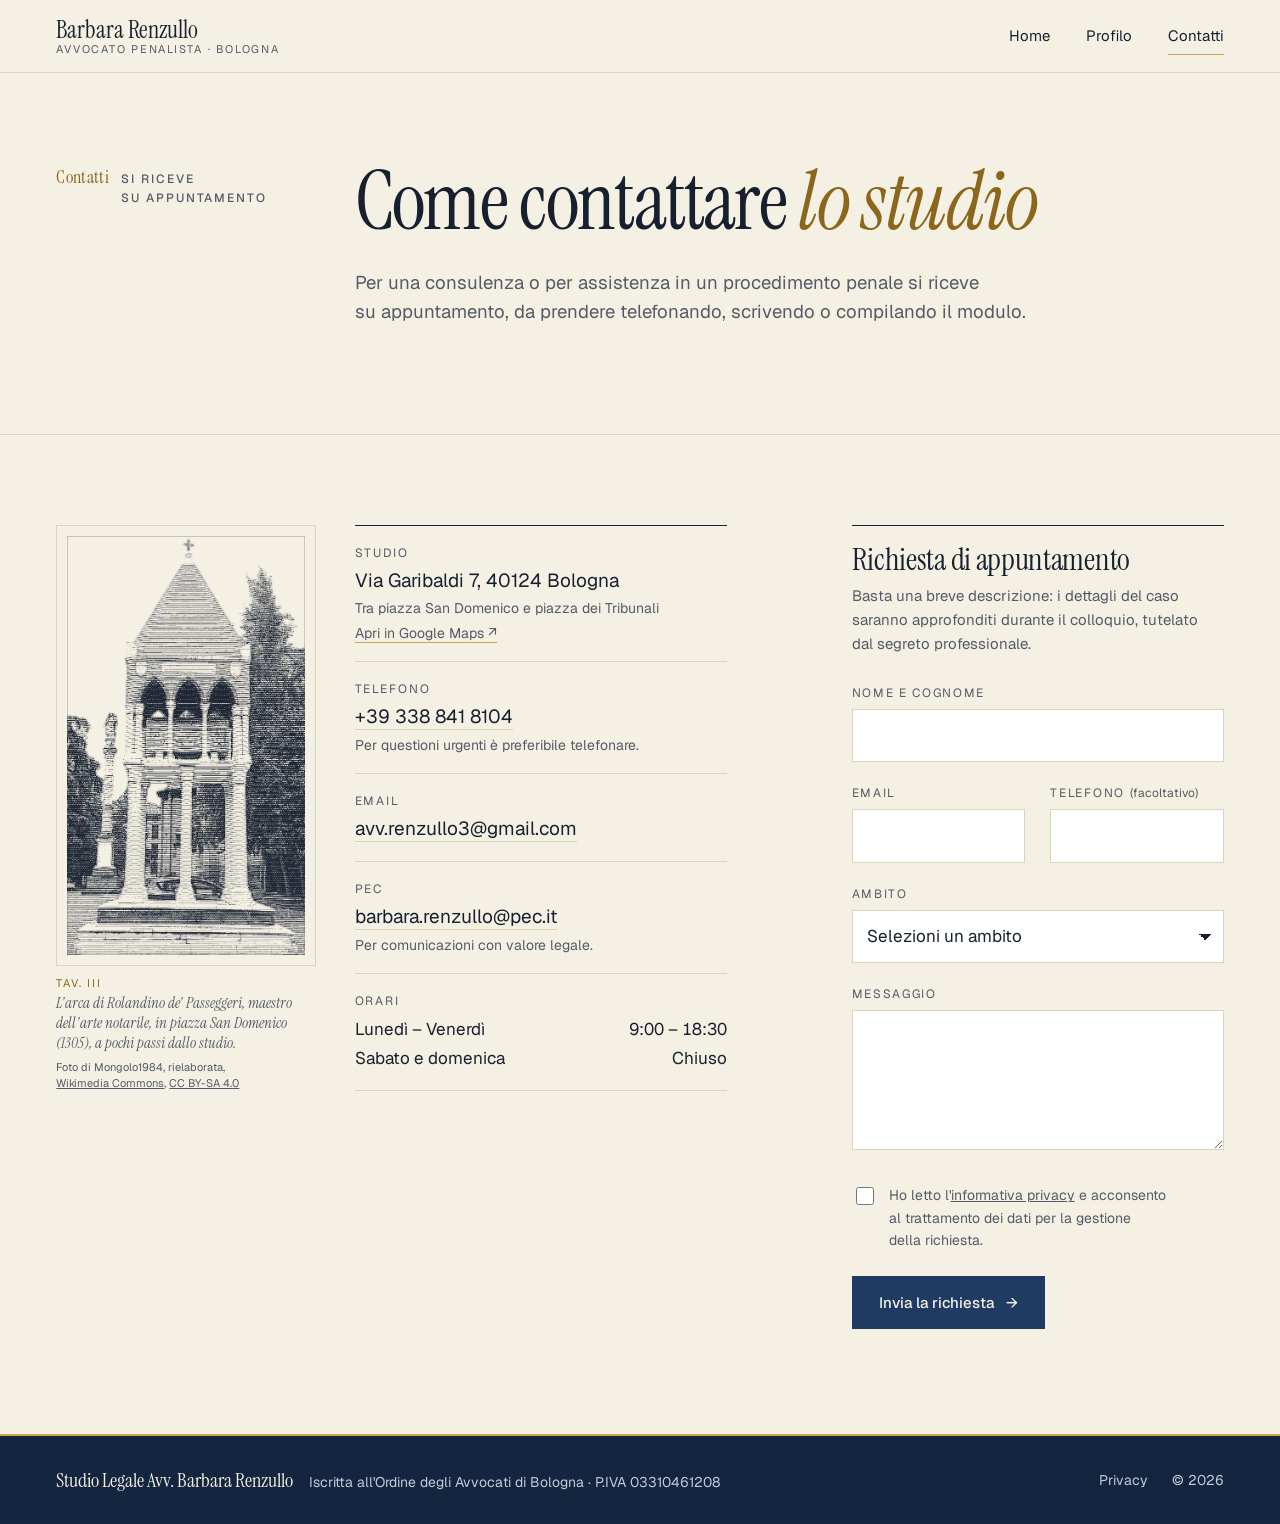
==== commit c6baf2ab: "correzioni post feedback 1" ====
--- a/contatti.html
+++ b/contatti.html
@@ -9,7 +9,7 @@
 <link rel="preconnect" href="https://fonts.googleapis.com">
 <link rel="preconnect" href="https://fonts.gstatic.com" crossorigin>
 <link href="https://fonts.googleapis.com/css2?family=Geist:wght@400;500&family=Instrument+Serif:ital@0;1&display=swap" rel="stylesheet">
-<link rel="stylesheet" href="assets/css/style.css?v=6">
+<link rel="stylesheet" href="assets/css/style.css?v=7">
 </head>
 <body class="">
 <a class="skip" href="#contenuto">Vai al&nbsp;contenuto</a>
@@ -32,7 +32,7 @@
       <p class="etichetta c-eti"><span class="n">Contatti</span><span>Si riceve su&nbsp;appuntamento</span></p>
       <div class="c-titolo">
         <h1>Come contattare <em>lo&nbsp;studio</em></h1>
-        <p class="lead">Per&nbsp;una&nbsp;consulenza o&nbsp;per&nbsp;assistenza in&nbsp;un&nbsp;procedimento penale può telefonare, scrivere o&nbsp;compilare il&nbsp;modulo. Sarà ricontattato per&nbsp;fissare un&nbsp;appuntamento.</p>
+        <p class="lead">Per&nbsp;una&nbsp;consulenza o&nbsp;per&nbsp;assistenza in&nbsp;un&nbsp;procedimento penale si riceve su&nbsp;appuntamento, da&nbsp;prendere telefonando, scrivendo o&nbsp;compilando il&nbsp;modulo.</p>
       </div>
     </div>
   </div>
@@ -48,7 +48,7 @@
       <dl class="voci contatti-voci">
         <div><dt>Studio</dt><dd>Via&nbsp;Garibaldi 7, 40124 Bologna<small>Tra&nbsp;piazza&nbsp;San&nbsp;Domenico e&nbsp;piazza dei&nbsp;Tribunali</small><small><a href="https://maps.app.goo.gl/C2XstMDT9rUsqEiU8" target="_blank" rel="noopener">Apri in&nbsp;Google Maps&nbsp;↗</a></small></dd></div>
         <div><dt>Telefono</dt><dd><a href="tel:+393388418104">+39 338 841&nbsp;8104</a><small>Per&nbsp;questioni urgenti è&nbsp;preferibile&nbsp;telefonare.</small></dd></div>
-        <div><dt>Email</dt><dd><a href="mailto:avv.barbararenzullo@gmail.com">avv.barbararenzullo@gmail.com</a></dd></div>
+        <div><dt>Email</dt><dd><a href="mailto:avv.renzullo3@gmail.com">avv.renzullo3@gmail.com</a></dd></div>
         <div><dt>PEC</dt><dd><a href="mailto:barbara.renzullo@pec.it">barbara.renzullo@pec.it</a><small>Per&nbsp;comunicazioni con&nbsp;valore&nbsp;legale.</small></dd></div>
         <div><dt>Orari</dt><dd>
           <table class="orari">
@@ -67,17 +67,18 @@
           <div class="campo intera"><label for="ambito">Ambito</label>
             <select id="ambito" name="ambito" required>
               <option value="" selected disabled>Selezioni un&nbsp;ambito</option>
-              <option>Diritto penale</option>
+              <option>Processi penali</option>
               <option>Diritto penale minorile</option>
               <option>Procedura penale</option>
               <option>Costituzione di&nbsp;parte civile</option>
-              <option>Difesa d'ufficio / patrocinio a&nbsp;spese dello Stato</option>
+              <option>Difesa d'ufficio</option>
+              <option>Patrocinio a&nbsp;spese dello Stato</option>
               <option>Altro</option>
             </select>
           </div>
           <div class="campo intera"><label for="messaggio">Messaggio</label><textarea id="messaggio" name="messaggio" required></textarea></div>
         </div>
-        <label class="consenso"><input type="checkbox" name="privacy" required><span>Ho letto l'<a href="privacy.html">informativa&nbsp;privacy</a> e&nbsp;acconsento al&nbsp;trattamento dei&nbsp;dati per&nbsp;essere&nbsp;ricontattato.</span></label>
+        <label class="consenso"><input type="checkbox" name="privacy" required><span>Ho letto l'<a href="privacy.html">informativa&nbsp;privacy</a> e&nbsp;acconsento al&nbsp;trattamento dei&nbsp;dati per&nbsp;la&nbsp;gestione della&nbsp;richiesta.</span></label>
         <div class="modulo-fondo">
           <button class="btn" type="submit">Invia la&nbsp;richiesta <span class="freccia" aria-hidden="true">→</span></button>
         </div>
@@ -93,6 +94,6 @@
     <nav aria-label="Secondaria"><a href="privacy.html">Privacy</a><span>©&nbsp;2026</span></nav>
   </div>
 </footer>
-<script src="assets/js/main.js?v=6"></script>
+<script src="assets/js/main.js?v=7"></script>
 </body>
 </html>
--- a/assets/css/style.css
+++ b/assets/css/style.css
@@ -3,15 +3,16 @@
    Contenuto: dalla colonna 4 alla 12. */
 
 :root {
-  --carta: #f7f6f2;
-  --carta-2: #efede6;
+  --carta: #f5f0e4;     /* panna */
+  --carta-2: #ebe3d1;   /* panna più carica, per le fasce chiare */
   --inchiostro: #17202e;
   --grigio: #545b66;
-  --linea: #dcd9d0;
+  --linea: #ddd4c0;
   --blu: #1f3a63;        /* blu giurisprudenza (feluca) */
   --blu-notte: #13253f;
   --blu-tenue: #22395c;
-  --giallo: #c9a54e;     /* giallo di Barbara, usato solo come accento */
+  --giallo: #c9a54e;     /* giallo di Barbara: oro su fondo blu e per filetti */
+  --oro: #8a671b;        /* oro scuro per le scritte su panna (contrasto AA) */
   --su-scuro: #c3cbd9;   /* testo secondario su fondo blu */
 
   --max: 1440px;
@@ -46,14 +47,14 @@
 h1, h2, h3 { font-family: var(--serif); font-weight: 400; line-height: 1.05; margin: 0; letter-spacing: -0.01em; }
 h2 { font-size: clamp(34px, 4vw, 56px); }
 h3 { font-size: clamp(24px, 2.1vw, 30px); line-height: 1.15; }
-h2 em { font-style: italic; color: var(--blu); }
+h2 em { font-style: italic; color: var(--oro); }
 p { margin: 0 0 1em; }
 .lead { font-size: clamp(18px, 1.45vw, 21px); line-height: 1.55; color: var(--grigio); }
 .etichetta {
   font-size: 12px; letter-spacing: 0.16em; text-transform: uppercase; font-weight: 500;
   color: var(--grigio); display: flex; gap: 12px; align-items: baseline; margin: 0;
 }
-.etichetta .n { font-family: var(--serif); font-size: 18px; letter-spacing: 0.02em; color: var(--blu); text-transform: none; }
+.etichetta .n { font-family: var(--serif); font-size: 18px; letter-spacing: 0.02em; color: var(--oro); text-transform: none; }
 
 /* ---------- Griglia ---------- */
 .wrap { max-width: var(--max); margin: 0 auto; padding: 0 var(--margine); }
@@ -165,7 +166,7 @@
 /* ---------- Elenco aree (Home) ---------- */
 .indice { list-style: none; margin: 0; padding: 0; border-top: 1px solid var(--inchiostro); }
 .indice > li { display: grid; grid-template-columns: repeat(9, minmax(0, 1fr)); column-gap: var(--gap); padding: 28px 0; border-bottom: 1px solid var(--linea); align-items: baseline; }
-.indice .num { grid-column: 1 / 2; font-family: var(--serif); font-size: 26px; color: var(--blu); }
+.indice .num { grid-column: 1 / 2; font-family: var(--serif); font-size: 26px; color: var(--oro); }
 .indice h3 { grid-column: 2 / 5; }
 .indice p { grid-column: 5 / 10; margin: 0; color: var(--grigio); }
 .dopo-elenco { margin-top: 28px; }
@@ -218,9 +219,12 @@
 .scura .lead, .scura p { color: var(--su-scuro); }
 .scura h3 { color: var(--carta); }
 
+/* ---------- Fascia panna (Materie trattate): alterna il blu con il panna ---------- */
+.panna { background: var(--carta-2); border-top: 1px solid var(--linea); border-bottom: 1px solid var(--linea); }
+
 /* ---------- Profilo ---------- */
 .intro h1 { font-size: clamp(52px, 6.4vw, 104px); line-height: 0.95; letter-spacing: -0.02em; }
-.intro h1 em { font-style: italic; color: var(--blu); }
+.intro h1 em { font-style: italic; color: var(--oro); }
 .intro .lead { margin-top: 28px; }
 .citazione {
   font-family: var(--serif); font-style: italic; font-size: clamp(22px, 2vw, 28px); line-height: 1.3;
@@ -250,22 +254,19 @@
 }
 
 .ambiti { display: flex; flex-wrap: wrap; gap: 10px; margin: 0 0 36px; padding: 0; list-style: none; }
-.ambiti li { border: 1px solid rgba(255, 255, 255, .3); padding: 8px 14px; font-size: 14px; color: var(--carta); }
-.materie { display: grid; grid-template-columns: repeat(3, minmax(0, 1fr)); column-gap: var(--gap); border-top: 1px solid rgba(255, 255, 255, .3); }
-.materie > div { padding: 26px 0 30px; border-bottom: 1px solid rgba(255, 255, 255, .14); }
-.materie .num { font-family: var(--serif); font-size: 20px; color: var(--giallo); display: block; margin-bottom: 12px; }
-.materie h3 { font-size: 25px; margin-bottom: 10px; }
-.materie p { margin: 0; font-size: 16px; }
-.parte-civile { margin-top: 36px; padding: 22px 26px; border: 1px solid rgba(201, 165, 78, .55); }
+.ambiti li { border: 1px solid var(--inchiostro); padding: 8px 14px; font-size: 14px; color: var(--inchiostro); }
+.materie { display: grid; grid-template-columns: repeat(3, minmax(0, 1fr)); column-gap: var(--gap); border-top: 1px solid var(--inchiostro); }
+.materie > div { padding: 22px 0 24px; border-bottom: 1px solid var(--linea); display: flex; align-items: baseline; gap: 14px; }
+.materie .num { font-family: var(--serif); font-size: 20px; color: var(--oro); min-width: 2.2em; }
+.materie h3 { font-size: 25px; }
+.parte-civile { margin-top: 36px; padding: 22px 26px; border: 1px solid var(--giallo); background: var(--carta); }
 .parte-civile p { margin: 0; }
-.parte-civile strong { color: var(--carta); font-weight: 500; }
+.parte-civile strong { color: var(--inchiostro); font-weight: 500; }
 @media (max-width: 1100px) { .materie { grid-template-columns: repeat(2, minmax(0, 1fr)); } }
 @media (max-width: 600px) {
   .materie { grid-template-columns: 1fr; }
-  .materie > div { padding: 20px 0 22px; }
-  .materie .num { display: inline; margin-right: 10px; }
-  .materie h3 { display: inline; }
-  .materie p { margin-top: 8px; }
+  .materie > div { padding: 16px 0 18px; }
+  .materie h3 { font-size: 23px; }
 }
 
 .fascia-cta { padding: clamp(40px, 5vw, 64px) 0; }
@@ -311,7 +312,7 @@
 }
 .tavola figcaption span {
   display: block; font-family: var(--sans); font-style: normal; font-size: 11px; letter-spacing: 0.16em;
-  text-transform: uppercase; color: var(--blu); margin-bottom: 2px;
+  text-transform: uppercase; color: var(--oro); margin-bottom: 2px;
 }
 .tavola figcaption small, .tavola-larga figcaption small {
   display: block; margin-top: 6px; font-family: var(--sans); font-style: normal; font-size: 11px; line-height: 1.45; color: var(--grigio);
@@ -326,7 +327,7 @@
 }
 .tavola-larga figcaption span {
   display: block; font-family: var(--sans); font-style: normal; font-size: 11px; letter-spacing: 0.16em;
-  text-transform: uppercase; color: var(--blu); margin-bottom: 2px;
+  text-transform: uppercase; color: var(--oro); margin-bottom: 2px;
 }
 @media (max-width: 900px) {
   .tavola-larga figcaption { grid-row: auto; max-width: none; margin-top: 10px; }
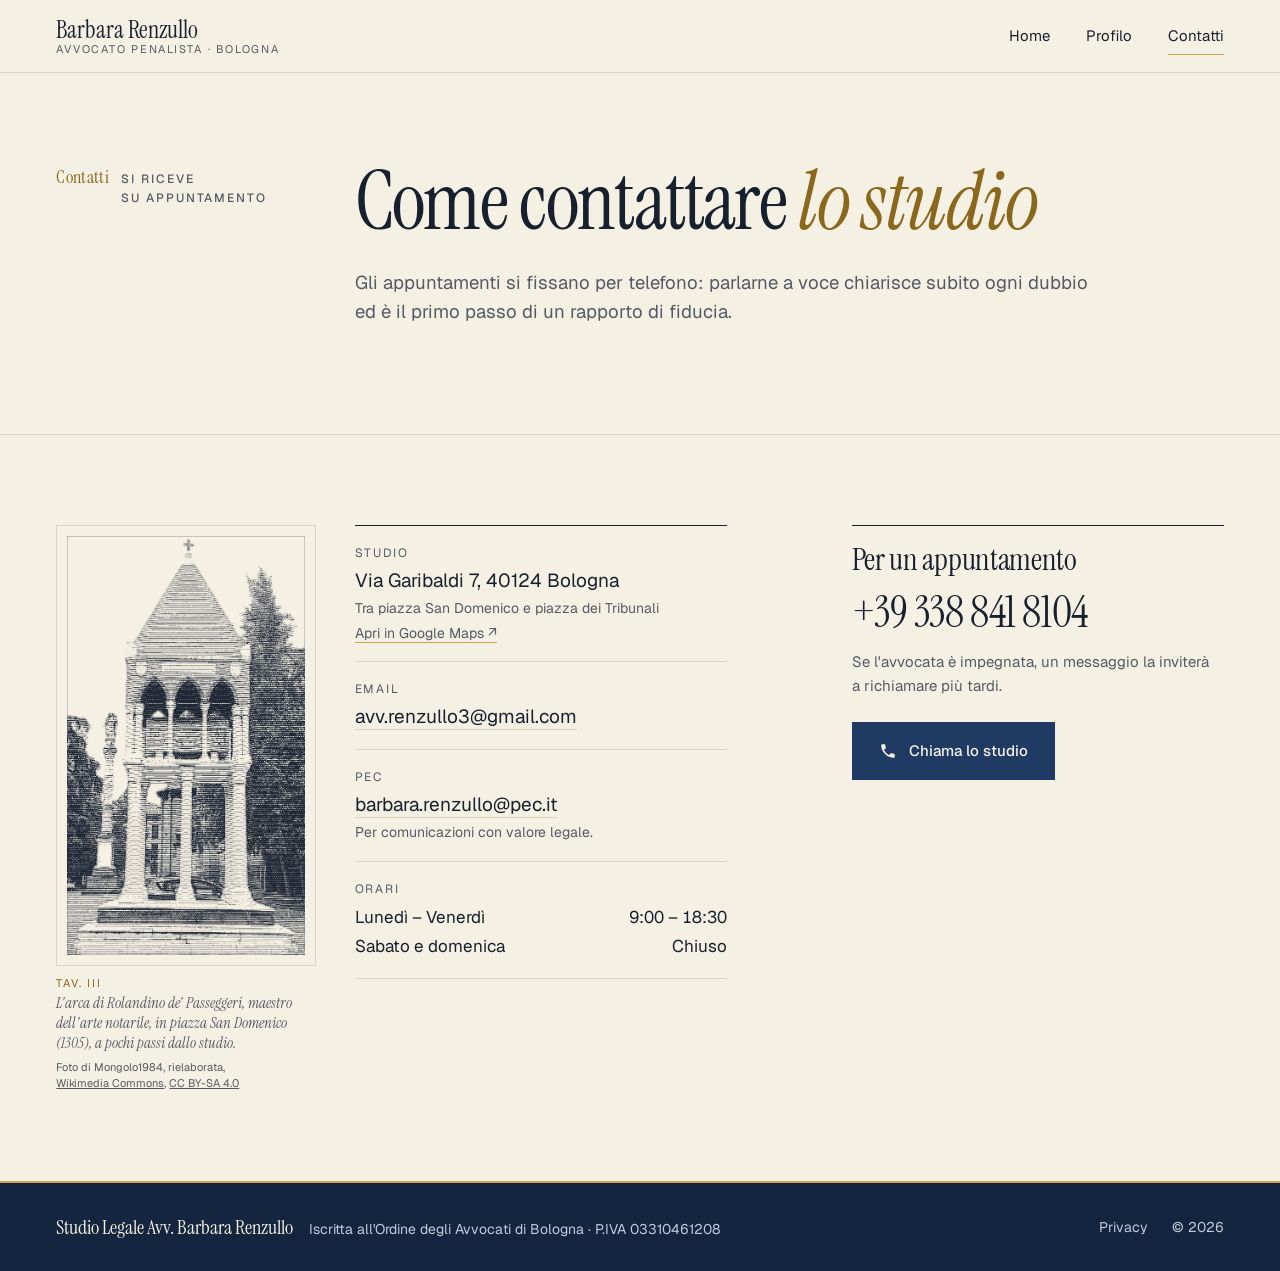
==== commit 08b15171: "Appuntamenti solo per telefono (via il modulo), incisione a strati dall'angolo sulle tavole desktop " ====
--- a/contatti.html
+++ b/contatti.html
@@ -4,14 +4,14 @@
 <meta charset="utf-8">
 <meta name="viewport" content="width=device-width, initial-scale=1">
 <title>Contatti · Avv. Barbara Renzullo</title>
-<meta name="description" content="Recapiti dello Studio Legale Avv. Barbara Renzullo, Via Garibaldi 7, Bologna. Si riceve su appuntamento.">
+<meta name="description" content="Recapiti dello Studio Legale Avv. Barbara Renzullo, Via Garibaldi 7, Bologna. Si riceve su appuntamento, da fissare per telefono.">
 <meta name="theme-color" content="#13253f">
 <link rel="preconnect" href="https://fonts.googleapis.com">
 <link rel="preconnect" href="https://fonts.gstatic.com" crossorigin>
 <link href="https://fonts.googleapis.com/css2?family=Geist:wght@400;500&family=Instrument+Serif:ital@0;1&display=swap" rel="stylesheet">
-<link rel="stylesheet" href="assets/css/style.css?v=7">
+<link rel="stylesheet" href="assets/css/style.css?v=12">
 </head>
-<body class="">
+<body class="con-barra">
 <a class="skip" href="#contenuto">Vai al&nbsp;contenuto</a>
 <header class="header">
   <div class="wrap">
@@ -21,6 +21,11 @@
       <a href="index.html">Home</a>
       <a href="profilo.html">Profilo</a>
       <a href="contatti.html" aria-current="page">Contatti</a>
+      <div class="nav-extra">
+        <a href="tel:+393388418104">+39 338 841&nbsp;8104</a>
+        <a href="mailto:avv.renzullo3@gmail.com">avv.renzullo3@gmail.com</a>
+        <span>Via&nbsp;Garibaldi 7,&nbsp;Bologna</span>
+      </div>
     </nav>
   </div>
 </header>
@@ -32,7 +37,7 @@
       <p class="etichetta c-eti"><span class="n">Contatti</span><span>Si riceve su&nbsp;appuntamento</span></p>
       <div class="c-titolo">
         <h1>Come contattare <em>lo&nbsp;studio</em></h1>
-        <p class="lead">Per&nbsp;una&nbsp;consulenza o&nbsp;per&nbsp;assistenza in&nbsp;un&nbsp;procedimento penale si riceve su&nbsp;appuntamento, da&nbsp;prendere telefonando, scrivendo o&nbsp;compilando il&nbsp;modulo.</p>
+        <p class="lead">Gli&nbsp;appuntamenti si fissano per&nbsp;telefono: parlarne a&nbsp;voce chiarisce subito ogni dubbio ed&nbsp;è&nbsp;il&nbsp;primo passo di&nbsp;un&nbsp;rapporto di&nbsp;fiducia.</p>
       </div>
     </div>
   </div>
@@ -47,7 +52,6 @@
       </figure>
       <dl class="voci contatti-voci">
         <div><dt>Studio</dt><dd>Via&nbsp;Garibaldi 7, 40124 Bologna<small>Tra&nbsp;piazza&nbsp;San&nbsp;Domenico e&nbsp;piazza dei&nbsp;Tribunali</small><small><a href="https://maps.app.goo.gl/C2XstMDT9rUsqEiU8" target="_blank" rel="noopener">Apri in&nbsp;Google Maps&nbsp;↗</a></small></dd></div>
-        <div><dt>Telefono</dt><dd><a href="tel:+393388418104">+39 338 841&nbsp;8104</a><small>Per&nbsp;questioni urgenti è&nbsp;preferibile&nbsp;telefonare.</small></dd></div>
         <div><dt>Email</dt><dd><a href="mailto:avv.renzullo3@gmail.com">avv.renzullo3@gmail.com</a></dd></div>
         <div><dt>PEC</dt><dd><a href="mailto:barbara.renzullo@pec.it">barbara.renzullo@pec.it</a><small>Per&nbsp;comunicazioni con&nbsp;valore&nbsp;legale.</small></dd></div>
         <div><dt>Orari</dt><dd>
@@ -57,33 +61,12 @@
           </table></dd></div>
       </dl>
 
-      <form class="modulo" id="modulo-contatti" novalidate>
-        <h2>Richiesta di&nbsp;appuntamento</h2>
-        <p class="tenue">Basta una&nbsp;breve descrizione: i&nbsp;dettagli del&nbsp;caso saranno approfonditi durante il&nbsp;colloquio, tutelato dal&nbsp;segreto&nbsp;professionale.</p>
-        <div class="campi">
-          <div class="campo intera"><label for="nome">Nome&nbsp;e&nbsp;cognome</label><input id="nome" name="nome" autocomplete="name" required></div>
-          <div class="campo"><label for="email">Email</label><input id="email" name="email" type="email" autocomplete="email" required></div>
-          <div class="campo"><label for="telefono">Telefono <span class="facolt">(facoltativo)</span></label><input id="telefono" name="telefono" type="tel" autocomplete="tel"></div>
-          <div class="campo intera"><label for="ambito">Ambito</label>
-            <select id="ambito" name="ambito" required>
-              <option value="" selected disabled>Selezioni un&nbsp;ambito</option>
-              <option>Processi penali</option>
-              <option>Diritto penale minorile</option>
-              <option>Procedura penale</option>
-              <option>Costituzione di&nbsp;parte civile</option>
-              <option>Difesa d'ufficio</option>
-              <option>Patrocinio a&nbsp;spese dello Stato</option>
-              <option>Altro</option>
-            </select>
-          </div>
-          <div class="campo intera"><label for="messaggio">Messaggio</label><textarea id="messaggio" name="messaggio" required></textarea></div>
-        </div>
-        <label class="consenso"><input type="checkbox" name="privacy" required><span>Ho letto l'<a href="privacy.html">informativa&nbsp;privacy</a> e&nbsp;acconsento al&nbsp;trattamento dei&nbsp;dati per&nbsp;la&nbsp;gestione della&nbsp;richiesta.</span></label>
-        <div class="modulo-fondo">
-          <button class="btn" type="submit">Invia la&nbsp;richiesta <span class="freccia" aria-hidden="true">→</span></button>
-        </div>
-        <p class="esito" role="status" aria-live="polite"></p>
-      </form>
+      <div class="modulo chiamata" id="appuntamento">
+        <h2>Per&nbsp;un&nbsp;appuntamento</h2>
+        <a class="numero" href="tel:+393388418104">+39 338 841&nbsp;8104</a>
+        <p class="tenue">Se l'avvocata è&nbsp;impegnata, un&nbsp;messaggio la&nbsp;inviterà a&nbsp;richiamare più&nbsp;tardi.</p>
+        <a class="btn btn-tel" href="tel:+393388418104"><svg class="icona-tel" viewBox="0 0 24 24" aria-hidden="true"><path d="M6.6 10.8a15.1 15.1 0 0 0 6.6 6.6l2.2-2.2a1 1 0 0 1 1-.25 11.4 11.4 0 0 0 3.6.57 1 1 0 0 1 1 1V20a1 1 0 0 1-1 1A17 17 0 0 1 3 4a1 1 0 0 1 1-1h3.5a1 1 0 0 1 1 1c0 1.25.2 2.45.57 3.57a1 1 0 0 1-.25 1z"/></svg>Chiama&nbsp;lo&nbsp;studio</a>
+      </div>
     </div>
   </div>
 </section>
@@ -94,6 +77,10 @@
     <nav aria-label="Secondaria"><a href="privacy.html">Privacy</a><span>©&nbsp;2026</span></nav>
   </div>
 </footer>
-<script src="assets/js/main.js?v=7"></script>
+<nav class="barra-mobile" aria-label="Azioni rapide">
+  <button class="barra-menu" type="button" aria-expanded="false" aria-controls="nav"><span class="hamb" aria-hidden="true"><i></i><i></i></span><span class="vh">Menu</span></button>
+  <a class="prenota" href="tel:+393388418104"><svg class="icona-tel" viewBox="0 0 24 24" aria-hidden="true"><path d="M6.6 10.8a15.1 15.1 0 0 0 6.6 6.6l2.2-2.2a1 1 0 0 1 1-.25 11.4 11.4 0 0 0 3.6.57 1 1 0 0 1 1 1V20a1 1 0 0 1-1 1A17 17 0 0 1 3 4a1 1 0 0 1 1-1h3.5a1 1 0 0 1 1 1c0 1.25.2 2.45.57 3.57a1 1 0 0 1-.25 1z"/></svg>Chiama per&nbsp;un&nbsp;appuntamento</a>
+</nav>
+<script src="assets/js/main.js?v=12"></script>
 </body>
 </html>
--- a/assets/css/style.css
+++ b/assets/css/style.css
@@ -321,7 +321,8 @@
 
 /* Tavola larga (Home): l'incisione del 1760 su tutta la colonna del contenuto */
 .tavola-larga { margin: clamp(28px, 3.5vw, 48px) 0; align-items: end; }
-.tavola-larga img { width: 100%; height: auto; background: var(--carta); border: 1px solid var(--linea); padding: clamp(8px, 1.2vw, 16px); }
+.tavola-larga picture { display: block; }
+.tavola-larga img { display: block; width: 100%; height: auto; background: var(--carta); border: 1px solid var(--linea); padding: clamp(8px, 1.2vw, 16px); }
 .tavola-larga figcaption {
   grid-row: 1; font-family: var(--serif); font-style: italic; font-size: 15px; line-height: 1.35; color: var(--grigio); max-width: 260px;
 }
@@ -388,3 +389,390 @@
 }
 
 @media (prefers-reduced-motion: reduce) { * { transition: none !important; scroll-behavior: auto !important; } }
+
+/* ---------- Tratti d'identità ---------- */
+/* Invito a scorrere, nella riga dei fatti in fondo alla prima schermata */
+.hero-fatti li { grid-column: span 3; }
+.hero-fatti .scorri-li { justify-self: end; align-self: center; }
+.scorri {
+  display: inline-flex; align-items: center; gap: 12px; color: var(--giallo); text-decoration: none;
+  font-size: 12px; letter-spacing: .16em; text-transform: uppercase;
+}
+.scorri-linea { position: relative; width: 1px; height: 30px; background: rgba(201, 165, 78, .3); overflow: hidden; }
+.scorri-linea::after { content: ""; position: absolute; left: 0; top: -40%; width: 1px; height: 40%; background: var(--giallo); }
+
+/* Sigillo dello studio, a cavallo del bordo sinistro del ritratto */
+.hero-ritratto { overflow: visible; }
+.hero-ritratto .ritratto-attesa { overflow: hidden; }
+.sigillo {
+  position: absolute; left: 0; bottom: 8%; width: clamp(120px, 10vw, 168px); height: auto;
+  transform: translateX(-46%); z-index: 2; pointer-events: none;
+}
+.sg-fondo { fill: var(--blu-notte); stroke: var(--giallo); stroke-width: 1.2; }
+.sg-linea { fill: none; stroke: rgba(201, 165, 78, .55); stroke-width: .8; }
+.sg-giro { transform-origin: 100px 100px; }
+.sg-giro text { font-family: var(--sans); font-size: 12.5px; font-weight: 500; letter-spacing: .12em; fill: var(--giallo); }
+.sg-mono { font-family: var(--serif); font-size: 52px; fill: var(--carta); letter-spacing: -0.04em; }
+.sg-mono tspan { font-style: italic; fill: var(--giallo); }
+
+/* Desktop: la prima schermata sta tutta nella finestra */
+@media (min-width: 901px) {
+  .hero { min-height: 0; height: calc(100svh - 72px); max-height: 1100px; padding-top: clamp(20px, 4vh, 56px); }
+  .nome { font-size: min(9.4vw, 15vh, 164px); margin: clamp(10px, 2.4vh, 24px) 0 clamp(12px, 2.6vh, 28px); }
+  .claim { font-size: min(2.4vw, 4.4vh, 36px); margin: clamp(12px, 2.6vh, 28px) 0 clamp(8px, 1.4vh, 14px); }
+  .hero .lead { font-size: min(17px, 2.3vh); margin-bottom: clamp(14px, 2.6vh, 28px); }
+  .hero-ritratto { aspect-ratio: auto; height: calc(100svh - 72px - clamp(20px, 4vh, 56px) - 140px); max-height: 820px; align-self: center; }
+  .hero-fatti { margin-top: clamp(16px, 3vh, 40px); }
+  .hero-fatti ul { padding: clamp(12px, 2vh, 18px) 0; }
+}
+
+/* Movimento solo su schermi grandi e se l'utente non lo ha ridotto */
+@property --tratto { syntax: "<length>"; inherits: false; initial-value: 0px; }
+@property --fronte { syntax: "<percentage>"; inherits: false; initial-value: -20%; }
+
+@media (min-width: 901px) and (prefers-reduced-motion: no-preference) {
+  .sg-giro { animation: sg-ruota 90s linear infinite; }
+  .scorri-linea::after { animation: scorri 2.4s cubic-bezier(.6, 0, .3, 1) infinite; }
+  .nome span { animation: nome-su 1.1s cubic-bezier(.2, .7, .1, 1) both; }
+  .nome .rientro { animation-delay: .18s; }
+  .claim, .hero .lead, .hero .btn { animation: nome-su 1s .45s cubic-bezier(.2, .7, .1, 1) both; }
+  .meta-riga { animation: riga 1.2s cubic-bezier(.2, .7, .1, 1) both; }
+
+}
+@keyframes sg-ruota { to { transform: rotate(360deg); } }
+@keyframes scorri { to { top: 100%; } }
+@keyframes nome-su { from { opacity: 0; transform: translateY(.35em); } }
+@keyframes riga { from { clip-path: inset(0 100% 0 0); } to { clip-path: inset(0 0 0 0); } }
+}
+
+@media (max-width: 900px) {
+  .hero-fatti li { grid-column: auto; }
+  .hero-fatti .scorri-li { display: none; }
+  .sigillo { width: 104px; left: auto; right: 0; bottom: 0; transform: translate(14%, 24%); }
+}
+
+/* ================================================================
+   v10 · Mobile: meno informazioni, più gerarchia
+   Un'idea per blocco; i dettagli si aprono a richiesta.
+   ================================================================ */
+/* Uffici giudiziari: dettaglio apribile (aperto su desktop) */
+.uffici-riga { display: block; }
+.uffici-riga > summary { list-style: none; cursor: pointer; }
+.uffici-riga > summary::-webkit-details-marker { display: none; }
+@media (min-width: 901px) {
+  .uffici-riga { display: flow-root; }
+  .uffici-riga > summary { float: left; width: calc((100% - 11 * var(--gap)) * 3 / 12 + 2 * var(--gap)); pointer-events: none; }
+  .uffici-riga > .uffici { margin-left: calc((100% - 11 * var(--gap)) * 3 / 12 + 3 * var(--gap)); }
+}
+
+
+/* ================================================================
+   v11 · Telefono
+   Tre misure di testo, molta aria, un'idea per schermata.
+   Azioni in basso, a portata di pollice.
+   ================================================================ */
+@view-transition { navigation: auto; }
+
+.nav-extra { display: none; }
+
+@media (max-width: 900px) {
+  /* ---------- Sistema tipografico: grande / medio / piccolo ---------- */
+  :root { --m-margine: 22px; }
+  body { font-size: 15px; line-height: 1.6; }
+  .wrap { padding-left: var(--m-margine); padding-right: var(--m-margine); }
+  h2, .intro h1 { font-size: 34px; line-height: 1.04; }
+  h3, .indice h3, .materie h3, .uffici dt { font-size: 21px; line-height: 1.2; }
+  .lead, .hero .lead, .intro .lead { font-size: 15px; line-height: 1.6; }
+  .etichetta { font-size: 11px; letter-spacing: .16em; }
+  small, figcaption small { font-size: 12px; }
+  section { padding: 72px 0; }
+  .sez-testa { margin-bottom: 32px; row-gap: 14px; }
+
+  /* ---------- Header: solo il nome. Il menu è in basso ---------- */
+  .header .wrap { min-height: 60px; }
+  .menu-btn { display: none !important; }
+  .marchio span { font-size: 10px; }
+
+  /* ---------- Barra in basso ---------- */
+  body .barra-mobile.barra-mobile {
+    display: grid !important; grid-template-columns: 52px 1fr; gap: 8px; align-items: stretch;
+    position: fixed; left: 10px; right: 10px; bottom: calc(10px + env(safe-area-inset-bottom)); z-index: 60;
+    padding: 6px; background: none; border: 0;
+    border-radius: 999px;
+  }
+  body .footer { padding-bottom: 110px; }
+  .barra-mobile a, .barra-mobile button { -webkit-tap-highlight-color: transparent; }
+  .barra-menu, .barra-mobile .tel {
+    display: grid; place-items: center; border-radius: 999px; border: 0; padding: 0;
+    background: transparent; color: var(--carta); cursor: pointer;
+  }
+  .barra-mobile .tel svg { width: 20px; height: 20px; fill: var(--giallo); }
+  .prenota {
+    display: flex; align-items: center; justify-content: center; gap: 10px; min-height: 52px;
+    border-radius: 999px; background: var(--giallo); color: var(--blu-notte) !important;
+    font-size: 14.5px; font-weight: 500; text-decoration: none; position: relative; overflow: hidden; white-space: nowrap; padding: 0 18px !important;
+  }
+  .prenota::after { /* riflesso che passa ogni tanto: dice "sono un tasto" */
+    content: ""; position: absolute; inset: 0; transform: translateX(-120%);
+    background: linear-gradient(100deg, transparent 30%, rgba(255, 255, 255, .45) 50%, transparent 70%);
+  }
+  .hamb { position: relative; width: 20px; height: 12px; display: block; }
+  .hamb i { position: absolute; left: 0; right: 0; height: 1.5px; background: var(--carta); border-radius: 2px; transition: transform .45s cubic-bezier(.7, 0, .2, 1), top .45s cubic-bezier(.7, 0, .2, 1); }
+  .hamb i:first-child { top: 0; }
+  .hamb i:last-child { top: 10.5px; }
+  .menu-aperto .hamb i:first-child { top: 5.25px; transform: rotate(45deg); }
+  .menu-aperto .hamb i:last-child { top: 5.25px; transform: rotate(-45deg); }
+  .barra-mobile :is(a, button):active { transform: scale(.95); }
+  .barra-mobile :is(a, button) { transition: transform .15s ease; }
+
+  /* ---------- Menu a tutto schermo ---------- */
+  .nav, .home .nav {
+    display: flex !important; position: fixed; inset: 0; z-index: 50; flex-direction: column; justify-content: center;
+    gap: 0; padding: 0 var(--m-margine) 120px; background: var(--blu-notte); border: 0;
+    clip-path: circle(0 at 36px calc(100% - 36px)); visibility: hidden;
+    transition: clip-path .6s cubic-bezier(.7, 0, .2, 1), visibility 0s .6s;
+  }
+  .nav.aperto { clip-path: circle(150% at 36px calc(100% - 36px)); visibility: visible; transition: clip-path .7s cubic-bezier(.7, 0, .2, 1), visibility 0s; }
+  .nav > a, .home .nav > a {
+    font-family: var(--serif); font-size: 52px; line-height: 1.1; color: var(--carta); border: 0; padding: 6px 0;
+    opacity: 0; transform: translateY(24px); transition: opacity .3s, transform .3s;
+  }
+  .nav > a[aria-current="page"] { color: var(--giallo); font-style: italic; }
+  .nav.aperto > a { opacity: 1; transform: none; transition: opacity .5s, transform .6s cubic-bezier(.2, .7, .1, 1); }
+  .nav.aperto > a:nth-child(1) { transition-delay: .18s; }
+  .nav.aperto > a:nth-child(2) { transition-delay: .25s; }
+  .nav.aperto > a:nth-child(3) { transition-delay: .32s; }
+  .nav-extra {
+    display: flex; flex-direction: column; gap: 6px; margin-top: 40px; padding-top: 20px;
+    border-top: 1px solid rgba(201, 165, 78, .4); font-size: 13px; color: var(--su-scuro);
+    opacity: 0; transition: opacity .3s;
+  }
+  .nav .nav-extra a { color: var(--carta); text-decoration: none; padding: 0; border: 0; font-size: 15px; opacity: 1; transform: none; }
+  .nav.aperto .nav-extra { opacity: 1; transition: opacity .5s .42s; }
+  body.menu-aperto { overflow: hidden; }
+
+  /* ---------- Home: prima schermata a poster ---------- */
+  .hero { padding: 0; }
+  /* In home l'intestazione compare solo dopo il nome */
+  .home .header { position: fixed; top: 0; left: 0; right: 0; transform: translateY(-101%); transition: transform .45s cubic-bezier(.2, .7, .1, 1); }
+  .home.oltre-hero .header { transform: none; }
+  .home.menu-aperto .header { transform: none; transition: none; }
+  .menu-aperto .header .marchio { visibility: hidden; }
+  .hero > .wrap:first-child { padding: 0; }
+  .meta-riga, .hero .lead, .hero .btn, .hero-fatti .scorri-li { display: none; }
+  .hero-griglia { display: flex !important; flex-direction: column; position: static; }
+  .hero-ritratto {
+    order: -1; position: relative !important; width: 100% !important; max-width: none !important;
+    aspect-ratio: 1 / 1.02 !important; height: auto !important; margin: 0; background: var(--blu-tenue);
+  }
+  .hero-ritratto::after { inset: 14px; display: block !important; border-color: rgba(201, 165, 78, .45); }
+  .hero-ritratto::before { /* sfuma verso il nome */
+    content: ""; position: absolute; inset: 0; z-index: 1;
+    background: linear-gradient(to bottom, transparent 55%, var(--blu-notte) 98%);
+  }
+  .hero-ritratto .ritratto-attesa { display: flex !important; font-size: 150px; padding-bottom: 60px; }
+  .hero-ritratto img { position: absolute; inset: 0; }
+  .hero-ritratto .sigillo { position: absolute !important; top: 26px; right: 26px; left: auto; bottom: auto; width: 84px !important; transform: none !important; }
+  .hero-testo { position: relative; z-index: 2; margin-top: -86px; padding: 0 var(--m-margine); }
+  .nome { font-size: 56px; margin: 0 0 18px; }
+  .nome .rientro { padding-left: .5em; }
+  .claim { font-size: 21px; line-height: 1.25; margin: 0; max-width: 15em; }
+  .hero > .wrap:last-child { padding: 0 var(--m-margine); }
+  .hero-fatti { margin-top: 36px; }
+  .hero-fatti ul { display: grid !important; grid-template-columns: repeat(3, minmax(0, 1fr)); gap: 12px; padding: 18px 0 28px; }
+  .hero-fatti li { grid-column: auto !important; font-size: 11px; line-height: 1.35; }
+  .hero-fatti b { display: block; font-size: 30px; margin: 0 0 6px; }
+
+  /* ---------- Blocchi apribili (aree, uffici, istituti) ---------- */
+  .apribile { cursor: pointer; -webkit-tap-highlight-color: transparent; }
+  .apribile > :is(h3, dt) { display: flex; justify-content: space-between; align-items: center; gap: 12px; }
+  .apribile > :is(h3, dt)::after {
+    content: "+"; flex: none; width: 28px; height: 28px; display: grid; place-items: center;
+    font-family: var(--sans); font-size: 18px; color: var(--oro); border: 1px solid var(--linea); border-radius: 50%;
+    transition: transform .4s cubic-bezier(.2, .7, .1, 1), background .3s, color .3s;
+  }
+  .apribile.aperto > :is(h3, dt)::after { transform: rotate(45deg); background: var(--oro); color: var(--carta); border-color: var(--oro); }
+  .js-mob .apribile > :is(p, .corpo) {
+    display: block; max-height: 0; overflow: hidden; opacity: 0; margin: 0;
+    transition: max-height .45s cubic-bezier(.2, .7, .1, 1), opacity .3s, margin .45s;
+  }
+  .js-mob .apribile.aperto > :is(p, .corpo) { max-height: 14em; opacity: 1; margin-top: 10px; }
+
+  .indice > li { display: block; padding: 20px 0; }
+  .indice > li .num { display: block; font-size: 13px; margin-bottom: 4px; }
+  .indice p { color: var(--grigio); font-size: 14px; }
+  .dopo-elenco { margin-top: 28px; }
+
+  /* ---------- Lo studio: tavola + indirizzo, tutto il resto a richiesta ---------- */
+  .studio-testo, .tavola-larga figcaption { display: none; }
+  .tavola-larga { margin: 0 0 28px; }
+  .studio-voci { border-top: 0; }
+  .studio-voci div:has(a[href^="tel:"]) { display: none; }
+  .studio-voci dt { display: none; }
+  .studio-voci dd { font-size: 17px; }
+  .uffici-riga { margin-top: 8px; border-top: 1px solid var(--inchiostro); }
+  .uffici-riga > summary { display: flex; justify-content: space-between; align-items: center; padding: 18px 0; margin: 0; }
+  .uffici-riga > summary::after {
+    content: "+"; width: 28px; height: 28px; display: grid; place-items: center; font-size: 18px; color: var(--oro);
+    border: 1px solid var(--linea); border-radius: 50%; transition: transform .4s cubic-bezier(.2, .7, .1, 1);
+  }
+  .uffici-riga[open] > summary::after { transform: rotate(45deg); }
+  .uffici > div { padding: 14px 0; }
+  .uffici dt { font-size: 18px; }
+  .uffici dd { font-size: 14px; }
+
+  /* ---------- Profilo ---------- */
+  .intro { padding-top: 48px; }
+  .intro h1 { font-size: 46px; }
+  .intro blockquote, .profilo-citazione, .lapide { display: none !important; }
+  main:has(#materie) { display: flex; flex-direction: column; }
+  main:has(#materie) > .intro { order: -3; }
+  main:has(#materie) > #materie { order: -1; }
+  main:has(#materie) > section:not(.intro) .etichetta .n { display: none; }
+  .ambiti, .fascia-cta { display: none; }
+  .linea-tempo { row-gap: 18px; }
+  .linea-tempo p { display: none; }
+  .materie > div { padding: 14px 0; }
+  .parte-civile { padding: 18px 20px; font-size: 14px; }
+
+  /* ---------- Contatti ---------- */
+  .g12:has(> .contatti-voci) > .tavola { display: none; }
+  .contatti-voci { display: flex; flex-direction: column; }
+  .contatti-voci > div:has(a[href^="tel:"]) { order: -1; }
+  .contatti-voci > div:first-child dd small:first-of-type { display: none; }
+  .voci dd { font-size: 17px; }
+  input, select, textarea { font-size: 16px; border-radius: 10px; }
+  .modulo .btn, form .btn { border-radius: 999px; min-height: 54px; }
+  .btn:active { transform: scale(.97); }
+}
+
+/* ---------- Movimento (telefono): solo trasformazioni leggere ---------- */
+@media (max-width: 900px) and (prefers-reduced-motion: no-preference) {
+  .prenota::after { animation: riflesso 5s 2s ease-in-out infinite; }
+  .prenota .freccia { animation: spinta 2.6s ease-in-out infinite; }
+  .sg-giro { animation: sg-ruota 90s linear infinite; }
+  .hero-ritratto { animation: apri-ritratto 1.1s cubic-bezier(.7, 0, .2, 1) both; }
+  .nome span { animation: nome-su 1s .35s cubic-bezier(.2, .7, .1, 1) both; }
+  .nome .rientro { animation-delay: .5s; }
+  .claim { animation: nome-su 1s .7s cubic-bezier(.2, .7, .1, 1) both; }
+  .barra-mobile { animation: barra-su .6s .4s cubic-bezier(.2, .7, .1, 1) both; }
+  .js-mob .rivela { opacity: 0; transform: translateY(18px); transition: opacity .7s, transform .8s cubic-bezier(.2, .7, .1, 1); transition-delay: calc(var(--r, 0) * 70ms); }
+  .js-mob .rivela.visto { opacity: 1; transform: none; }
+}
+@keyframes riflesso { 0%, 70% { transform: translateX(-120%); } 100% { transform: translateX(120%); } }
+@keyframes spinta { 0%, 60%, 100% { transform: none; } 75% { transform: translateX(4px); } }
+@keyframes apri-ritratto { from { clip-path: inset(0 0 100% 0); } to { clip-path: inset(0 0 0 0); } }
+@keyframes barra-su { from { transform: translateY(140%); } }
+::view-transition-old(root), ::view-transition-new(root) { animation-duration: .35s; }
+@media (max-width: 900px) {
+  form :is(input:not([type="checkbox"]), select, textarea) { border-radius: 12px; }
+  .c-titolo:has(h1) .lead:only-of-type { display: none; }
+  main:has(#modulo-contatti) .intro .lead { display: none; }
+}
+
+/* v11.1 · spazi in testa a Profilo e Contatti, foto del profilo */
+.profilo-foto { display: none; }
+@media (max-width: 900px) {
+  .intro { padding: 28px 0 0; }
+  .intro .etichetta { margin-bottom: 14px; }
+  .intro + section.bordo, .intro + section { border-top: 0; padding-top: 28px; }
+  main:has(#materie) > #materie { margin-top: 56px; }
+  .profilo-foto {
+    display: block; position: relative; width: calc(100% + 2 * var(--m-margine)); max-width: none; aspect-ratio: 4 / 4.4;
+    margin: 24px calc(-1 * var(--m-margine)) 24px; background: var(--blu-tenue);
+  }
+  .profilo-foto::after { inset: 14px; }
+  .profilo-foto .ritratto-attesa { font-size: 140px; }
+  .profilo-foto img { position: absolute; inset: 0; }
+  .intro .lead { margin-top: 0; }
+}
+@supports not ((backdrop-filter: blur(1px)) or (-webkit-backdrop-filter: blur(1px))) {
+  @media (max-width: 900px) { body .barra-mobile.barra-mobile { background: var(--blu-notte); } }
+}
+@media (max-width: 900px) {
+  /* alone sfocato attorno alla barra: ciò che passa dietro si sfoca e sfuma */
+  body .barra-mobile.barra-mobile::before {
+    content: ""; position: absolute; z-index: -2; pointer-events: none;
+    left: -10px; right: -10px; top: -34px; bottom: calc(-10px - env(safe-area-inset-bottom));
+    -webkit-backdrop-filter: blur(12px); backdrop-filter: blur(12px);
+    -webkit-mask-image: linear-gradient(to top, #000 55%, transparent); mask-image: linear-gradient(to top, #000 55%, transparent);
+  }
+}
+@media (max-width: 900px) {
+  body .barra-mobile.barra-mobile::after {
+    content: ""; position: absolute; inset: 0; z-index: -1; pointer-events: none; border-radius: 999px;
+    background: rgba(19, 37, 63, .86); border: 1px solid rgba(201, 165, 78, .5);
+  }
+}
+
+/* ---------- Incisione dal vivo (desktop) ----------
+   Come lavora un incisore, partendo dall'angolo in alto a sinistra:
+   1. il disegno preparatorio a tratto sottile (contorni);
+   2. il primo tratteggio leggero, in una sola direzione;
+   3. il tratteggio incrociato che scurisce le ombre, fino all'inchiostro pieno.
+   Circa 12 secondi. Il contorno compare subito, così la tavola non è mai vuota. */
+@property --ca { syntax: "<percentage>"; inherits: false; initial-value: 0%; }
+@property --cb { syntax: "<percentage>"; inherits: false; initial-value: 0%; }
+@property --cc { syntax: "<percentage>"; inherits: false; initial-value: 0%; }
+@property --t1 { syntax: "<length>"; inherits: false; initial-value: .5px; }
+@property --t2 { syntax: "<length>"; inherits: false; initial-value: .4px; }
+.incisione { position: relative; display: block; }
+.tavola .incisione { max-width: 260px; }
+.incisione .strato { position: absolute; inset: 0; width: 100%; height: 100%; max-width: none; margin: 0; pointer-events: none; }
+@media (min-width: 901px) and (prefers-reduced-motion: no-preference) {
+  .incisione .l-tono { border-color: transparent !important; }
+  .incisione .l-contorno { border-color: var(--linea) !important; background: var(--carta) !important; position: absolute; }
+  .incisione .l-contorno {
+    -webkit-mask-image: linear-gradient(135deg, #000 calc(var(--ca) - 14%), transparent var(--ca));
+    mask-image: linear-gradient(135deg, #000 calc(var(--ca) - 14%), transparent var(--ca));
+  }
+  .incisione .l-tono {
+    filter: contrast(.5) brightness(1.2);
+    -webkit-mask-image: linear-gradient(135deg, #000 calc(var(--cb) - 16%), transparent var(--cb)), repeating-linear-gradient(45deg, #000 0 var(--t1), transparent var(--t1) 3px);
+    -webkit-mask-composite: source-in;
+    mask-image: linear-gradient(135deg, #000 calc(var(--cb) - 16%), transparent var(--cb)), repeating-linear-gradient(45deg, #000 0 var(--t1), transparent var(--t1) 3px);
+    mask-composite: intersect;
+  }
+  .incisione .l-inchiostro {
+    position: relative;
+    -webkit-mask-image: linear-gradient(135deg, #000 calc(var(--cc) - 18%), transparent var(--cc)), repeating-linear-gradient(-45deg, #000 0 var(--t2), transparent var(--t2) 3px), repeating-linear-gradient(45deg, #000 0 var(--t2), transparent var(--t2) 3px);
+    -webkit-mask-composite: source-in, source-over;
+    mask-image: linear-gradient(135deg, #000 calc(var(--cc) - 18%), transparent var(--cc)), repeating-linear-gradient(-45deg, #000 0 var(--t2), transparent var(--t2) 3px), repeating-linear-gradient(45deg, #000 0 var(--t2), transparent var(--t2) 3px);
+    mask-composite: intersect, add;
+  }
+  .stampata .l-contorno { animation: disegno 4.2s cubic-bezier(.4, .1, .3, 1) forwards; }
+  .stampata .l-tono { animation: tratteggio 6s 1.4s cubic-bezier(.4, .1, .3, 1) forwards; }
+  .stampata .l-inchiostro { animation: inchiostro 7s 4.8s cubic-bezier(.4, .1, .3, 1) forwards; }
+  .incisa .l-inchiostro { -webkit-mask-image: none; mask-image: none; }
+  .incisa .strato { visibility: hidden; }
+}
+@keyframes disegno { to { --ca: 118%; } }
+@keyframes tratteggio { 0% { --cb: 0%; --t1: .5px; } 70% { --cb: 120%; --t1: 1.1px; } 100% { --cb: 120%; --t1: 1.6px; } }
+@keyframes inchiostro { 0% { --cc: 0%; --t2: .4px; } 55% { --cc: 122%; --t2: .9px; } 100% { --cc: 122%; --t2: 3px; } }
+
+/* ---------- Appuntamenti solo per telefono ---------- */
+.icona-tel { width: 18px; height: 18px; fill: currentColor; flex: none; }
+.btn-tel { gap: 12px; }
+.chiamata h2 { margin-bottom: 14px; }
+.chiamata .numero {
+  display: block; font-family: var(--serif); font-size: clamp(38px, 3.4vw, 52px); line-height: 1.05;
+  color: var(--inchiostro); text-decoration: none; letter-spacing: -0.01em; margin-bottom: 14px; white-space: nowrap;
+}
+.chiamata .numero:hover { color: var(--oro); }
+.chiamata .tenue { margin-bottom: 24px; max-width: 24em; }
+@media (max-width: 900px) {
+  .g12:has(> .contatti-voci) { display: flex; flex-direction: column; }
+  .chiamata { order: -1; margin: 0 0 40px; padding-top: 22px; }
+  .chiamata h2 { font-size: 13px; font-family: var(--sans); letter-spacing: .16em; text-transform: uppercase; color: var(--grigio); }
+  .chiamata .numero { font-size: 40px; }
+  .chiamata .btn { display: none; } /* su telefono basta toccare il numero o la barra */
+  .prenota { gap: 10px; }
+  .prenota .icona-tel { width: 17px; height: 17px; }
+}
+@media (max-width: 900px) and (prefers-reduced-motion: no-preference) {
+  .prenota .icona-tel { animation: squillo 4s 2.5s ease-in-out infinite; transform-origin: 50% 50%; }
+}
+@keyframes squillo {
+  0%, 82%, 100% { transform: none; }
+  85% { transform: rotate(-14deg); } 88% { transform: rotate(12deg); } 91% { transform: rotate(-10deg); } 94% { transform: rotate(6deg); }
+}
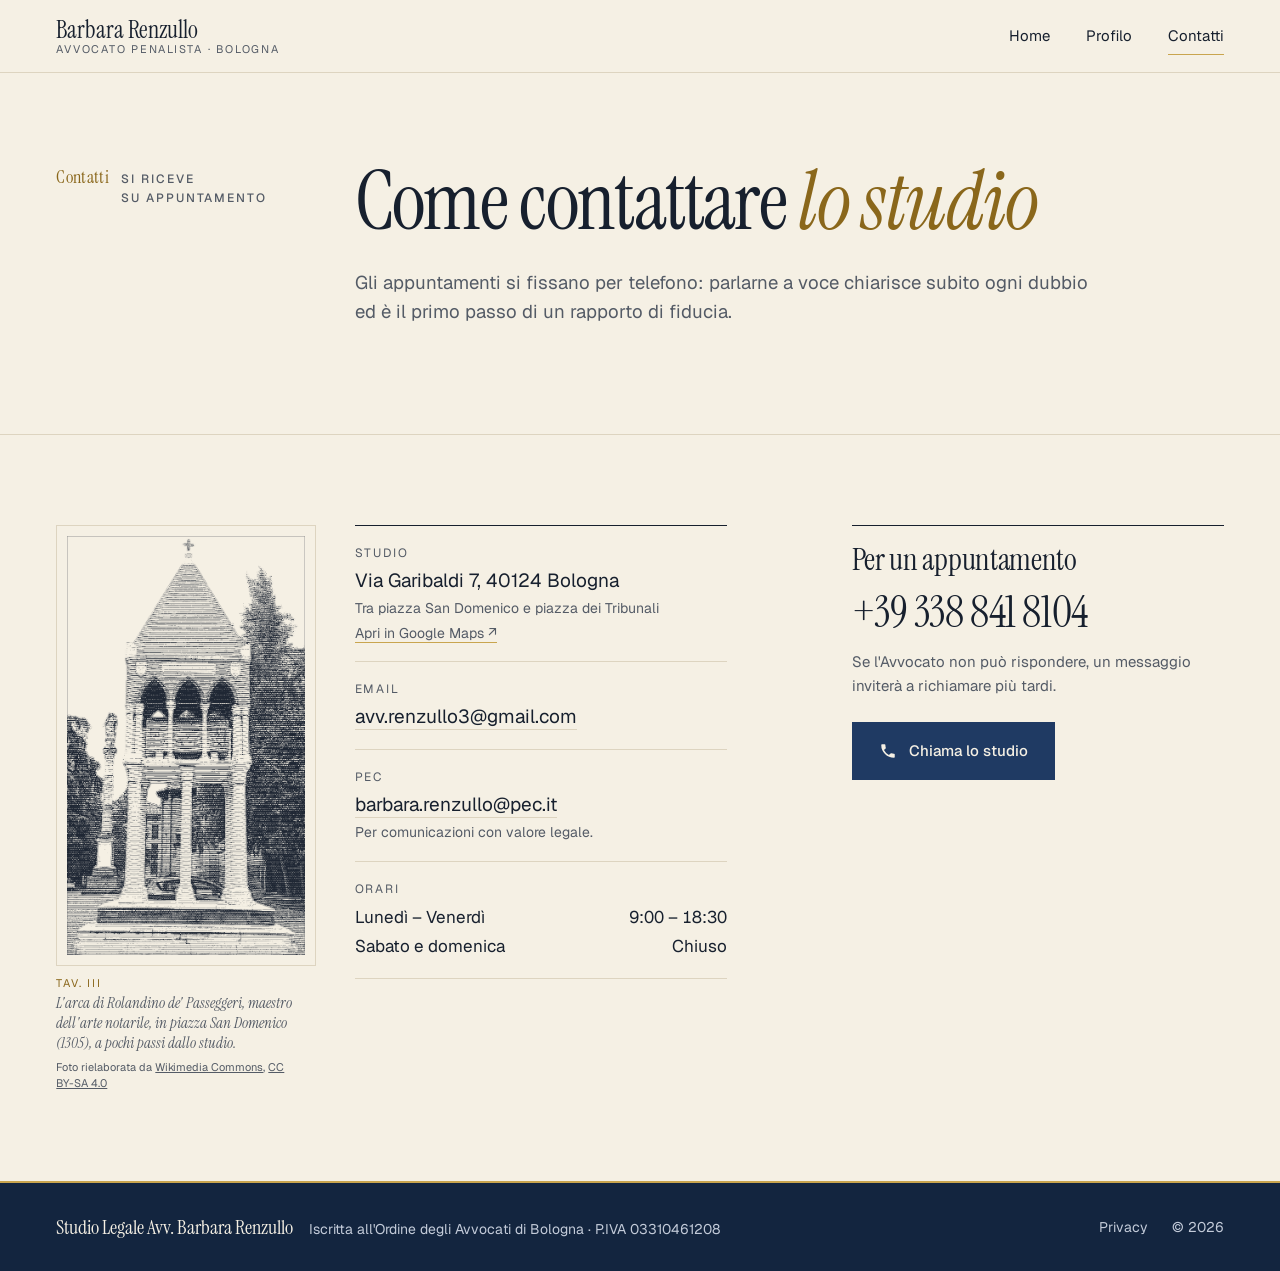
==== commit a62c77c6: "Titolo "Avvocato" in contatti e Crediti foto: tolti i nomi utente, restano fonte e licenza" ====
--- a/contatti.html
+++ b/contatti.html
@@ -48,7 +48,7 @@
     <div class="g12">
       <figure class="tavola c-eti">
         <img src="assets/img/tavole/rolandino.png" width="560" height="987" alt="Arca di Rolandino de' Passeggeri in piazza San Domenico" loading="lazy">
-        <figcaption><span>Tav.&nbsp;III</span>L'arca di&nbsp;Rolandino de' Passeggeri, maestro dell'arte notarile, in&nbsp;piazza&nbsp;San&nbsp;Domenico (1305), a&nbsp;pochi passi dallo studio.<small>Foto di&nbsp;Mongolo1984, rielaborata, <a href="https://commons.wikimedia.org/wiki/File:Monumento_sepolcrale_di_Rolandino_de_Passeggieri_(Bologna)_01.jpg" target="_blank" rel="noopener">Wikimedia&nbsp;Commons</a>, <a href="https://creativecommons.org/licenses/by-sa/4.0/deed.it" target="_blank" rel="noopener">CC BY-SA&nbsp;4.0</a></small></figcaption>
+        <figcaption><span>Tav.&nbsp;III</span>L'arca di&nbsp;Rolandino de' Passeggeri, maestro dell'arte notarile, in&nbsp;piazza&nbsp;San&nbsp;Domenico (1305), a&nbsp;pochi passi dallo studio.<small>Foto rielaborata da <a href="https://commons.wikimedia.org/wiki/File:Monumento_sepolcrale_di_Rolandino_de_Passeggieri_(Bologna)_01.jpg" target="_blank" rel="noopener">Wikimedia&nbsp;Commons</a>, <a href="https://creativecommons.org/licenses/by-sa/4.0/deed.it" target="_blank" rel="noopener">CC BY-SA&nbsp;4.0</a></small></figcaption>
       </figure>
       <dl class="voci contatti-voci">
         <div><dt>Studio</dt><dd>Via&nbsp;Garibaldi 7, 40124 Bologna<small>Tra&nbsp;piazza&nbsp;San&nbsp;Domenico e&nbsp;piazza dei&nbsp;Tribunali</small><small><a href="https://maps.app.goo.gl/C2XstMDT9rUsqEiU8" target="_blank" rel="noopener">Apri in&nbsp;Google Maps&nbsp;↗</a></small></dd></div>
@@ -64,7 +64,7 @@
       <div class="modulo chiamata" id="appuntamento">
         <h2>Per&nbsp;un&nbsp;appuntamento</h2>
         <a class="numero" href="tel:+393388418104">+39 338 841&nbsp;8104</a>
-        <p class="tenue">Se l'avvocata è&nbsp;impegnata, un&nbsp;messaggio la&nbsp;inviterà a&nbsp;richiamare più&nbsp;tardi.</p>
+        <p class="tenue">Se l'Avvocato non&nbsp;può rispondere, un&nbsp;messaggio inviterà a&nbsp;richiamare più&nbsp;tardi.</p>
         <a class="btn btn-tel" href="tel:+393388418104"><svg class="icona-tel" viewBox="0 0 24 24" aria-hidden="true"><path d="M6.6 10.8a15.1 15.1 0 0 0 6.6 6.6l2.2-2.2a1 1 0 0 1 1-.25 11.4 11.4 0 0 0 3.6.57 1 1 0 0 1 1 1V20a1 1 0 0 1-1 1A17 17 0 0 1 3 4a1 1 0 0 1 1-1h3.5a1 1 0 0 1 1 1c0 1.25.2 2.45.57 3.57a1 1 0 0 1-.25 1z"/></svg>Chiama&nbsp;lo&nbsp;studio</a>
       </div>
     </div>
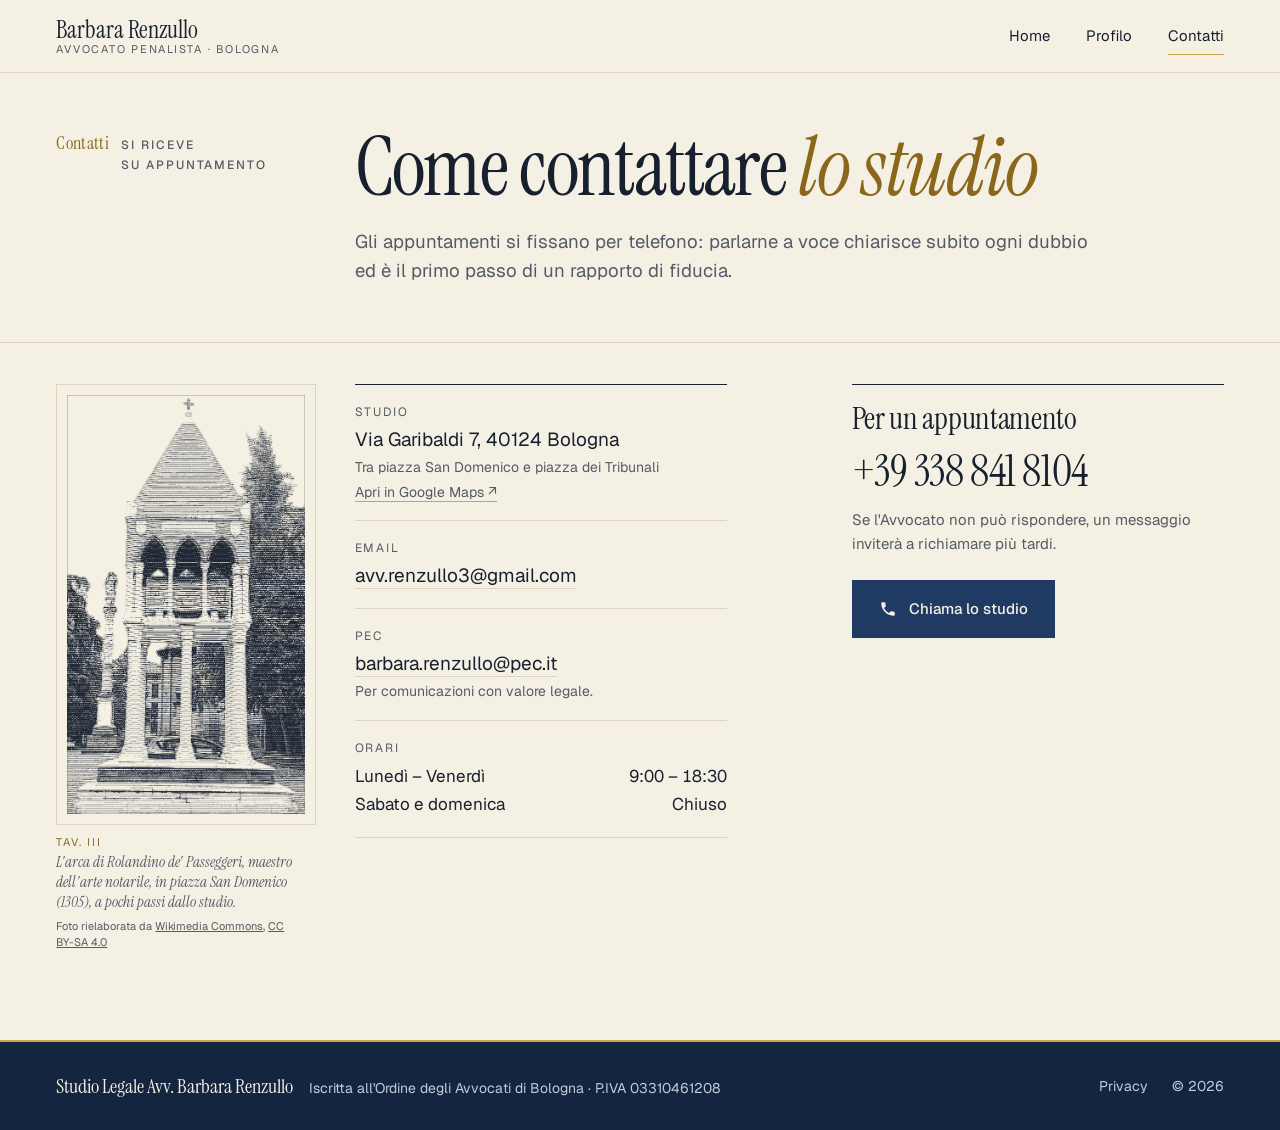
==== commit cbf32358: "Date dell'attività precisate (gennaio 1997, 25 ottobre 1999), testate più compatte, Tav. I con le pa" ====
--- a/contatti.html
+++ b/contatti.html
@@ -9,7 +9,7 @@
 <link rel="preconnect" href="https://fonts.googleapis.com">
 <link rel="preconnect" href="https://fonts.gstatic.com" crossorigin>
 <link href="https://fonts.googleapis.com/css2?family=Geist:wght@400;500&family=Instrument+Serif:ital@0;1&display=swap" rel="stylesheet">
-<link rel="stylesheet" href="assets/css/style.css?v=12">
+<link rel="stylesheet" href="assets/css/style.css?v=13">
 </head>
 <body class="con-barra">
 <a class="skip" href="#contenuto">Vai al&nbsp;contenuto</a>
@@ -81,6 +81,6 @@
   <button class="barra-menu" type="button" aria-expanded="false" aria-controls="nav"><span class="hamb" aria-hidden="true"><i></i><i></i></span><span class="vh">Menu</span></button>
   <a class="prenota" href="tel:+393388418104"><svg class="icona-tel" viewBox="0 0 24 24" aria-hidden="true"><path d="M6.6 10.8a15.1 15.1 0 0 0 6.6 6.6l2.2-2.2a1 1 0 0 1 1-.25 11.4 11.4 0 0 0 3.6.57 1 1 0 0 1 1 1V20a1 1 0 0 1-1 1A17 17 0 0 1 3 4a1 1 0 0 1 1-1h3.5a1 1 0 0 1 1 1c0 1.25.2 2.45.57 3.57a1 1 0 0 1-.25 1z"/></svg>Chiama per&nbsp;un&nbsp;appuntamento</a>
 </nav>
-<script src="assets/js/main.js?v=12"></script>
+<script src="assets/js/main.js?v=13"></script>
 </body>
 </html>
--- a/assets/css/style.css
+++ b/assets/css/style.css
@@ -776,3 +776,10 @@
   0%, 82%, 100% { transform: none; }
   85% { transform: rotate(-14deg); } 88% { transform: rotate(12deg); } 91% { transform: rotate(-10deg); } 94% { transform: rotate(6deg); }
 }
+
+/* v12 · testata delle pagine interne più compatta su desktop: il contenuto (es. "Chiama") entra nella prima schermata */
+@media (min-width: 901px) {
+  .intro { padding: clamp(44px, 4.4vw, 72px) 0 clamp(32px, 3vw, 48px); }
+  .intro .lead { margin-top: 20px; }
+  .intro + section { padding-top: clamp(36px, 3.2vw, 52px); }
+}
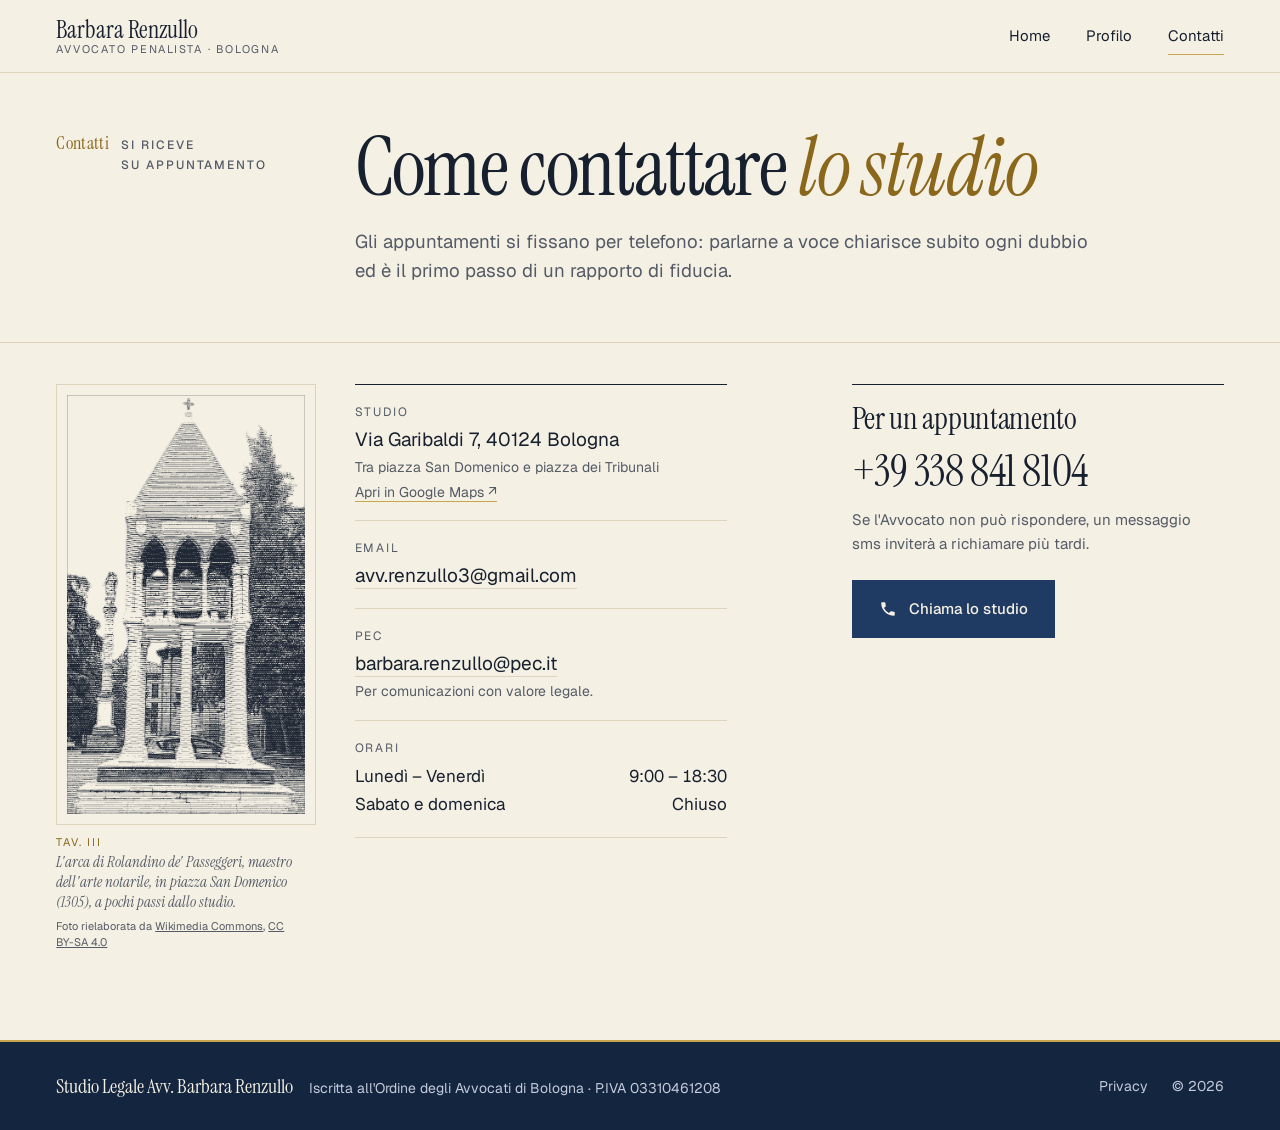
==== commit 884824e1: "Correzione frase messaggio sms in Contatti" ====
--- a/contatti.html
+++ b/contatti.html
@@ -6,10 +6,19 @@
 <title>Contatti · Avv. Barbara Renzullo</title>
 <meta name="description" content="Recapiti dello Studio Legale Avv. Barbara Renzullo, Via Garibaldi 7, Bologna. Si riceve su appuntamento, da fissare per telefono.">
 <meta name="theme-color" content="#13253f">
+<link rel="icon" href="assets/img/icone/favicon.ico?v=17" sizes="any">
+<link rel="icon" type="image/png" href="assets/img/icone/favicon-32.png?v=17" sizes="32x32">
+<link rel="icon" type="image/png" href="assets/img/icone/icona-192.png?v=17" sizes="192x192">
+<link rel="apple-touch-icon" href="assets/img/icone/apple-touch-icon.png?v=17">
 <link rel="preconnect" href="https://fonts.googleapis.com">
 <link rel="preconnect" href="https://fonts.gstatic.com" crossorigin>
-<link href="https://fonts.googleapis.com/css2?family=Geist:wght@400;500&family=Instrument+Serif:ital@0;1&display=swap" rel="stylesheet">
-<link rel="stylesheet" href="assets/css/style.css?v=13">
+<script>/* Rete lenta o "risparmio dati": niente font esterni né animazioni. Font sempre non bloccanti. */
+(function(d){var r=d.documentElement,c=navigator.connection||{},F="https://fonts.googleapis.com/css2?family=Geist:wght@400;500&family=Instrument+Serif:ital@0;1&display=swap";
+if(c.saveData||/2g/.test(c.effectiveType||"")||(window.matchMedia&&matchMedia("(prefers-reduced-data: reduce)").matches))r.classList.add("leggero");
+else{var l=d.createElement("link");l.rel="stylesheet";l.href=F;d.head.appendChild(l);}
+if(window.matchMedia&&matchMedia("(max-width: 900px)").matches)setTimeout(function(){if(d.readyState!=="complete")r.classList.add("leggero");},4000);})(document);</script>
+<noscript><link href="https://fonts.googleapis.com/css2?family=Geist:wght@400;500&family=Instrument+Serif:ital@0;1&display=swap" rel="stylesheet"></noscript>
+<link rel="stylesheet" href="assets/css/style.css?v=17">
 </head>
 <body class="con-barra">
 <a class="skip" href="#contenuto">Vai al&nbsp;contenuto</a>
@@ -64,7 +73,7 @@
       <div class="modulo chiamata" id="appuntamento">
         <h2>Per&nbsp;un&nbsp;appuntamento</h2>
         <a class="numero" href="tel:+393388418104">+39 338 841&nbsp;8104</a>
-        <p class="tenue">Se l'Avvocato non&nbsp;può rispondere, un&nbsp;messaggio inviterà a&nbsp;richiamare più&nbsp;tardi.</p>
+        <p class="tenue">Se l'Avvocato non&nbsp;può rispondere, un&nbsp;messaggio sms inviterà a&nbsp;richiamare più&nbsp;tardi.</p>
         <a class="btn btn-tel" href="tel:+393388418104"><svg class="icona-tel" viewBox="0 0 24 24" aria-hidden="true"><path d="M6.6 10.8a15.1 15.1 0 0 0 6.6 6.6l2.2-2.2a1 1 0 0 1 1-.25 11.4 11.4 0 0 0 3.6.57 1 1 0 0 1 1 1V20a1 1 0 0 1-1 1A17 17 0 0 1 3 4a1 1 0 0 1 1-1h3.5a1 1 0 0 1 1 1c0 1.25.2 2.45.57 3.57a1 1 0 0 1-.25 1z"/></svg>Chiama&nbsp;lo&nbsp;studio</a>
       </div>
     </div>
@@ -78,9 +87,9 @@
   </div>
 </footer>
 <nav class="barra-mobile" aria-label="Azioni rapide">
-  <button class="barra-menu" type="button" aria-expanded="false" aria-controls="nav"><span class="hamb" aria-hidden="true"><i></i><i></i></span><span class="vh">Menu</span></button>
+  <a class="barra-menu" href="#nav" role="button" aria-expanded="false" aria-controls="nav"><span class="hamb" aria-hidden="true"><i></i><i></i></span><span class="vh">Menu</span></a>
   <a class="prenota" href="tel:+393388418104"><svg class="icona-tel" viewBox="0 0 24 24" aria-hidden="true"><path d="M6.6 10.8a15.1 15.1 0 0 0 6.6 6.6l2.2-2.2a1 1 0 0 1 1-.25 11.4 11.4 0 0 0 3.6.57 1 1 0 0 1 1 1V20a1 1 0 0 1-1 1A17 17 0 0 1 3 4a1 1 0 0 1 1-1h3.5a1 1 0 0 1 1 1c0 1.25.2 2.45.57 3.57a1 1 0 0 1-.25 1z"/></svg>Chiama per&nbsp;un&nbsp;appuntamento</a>
 </nav>
-<script src="assets/js/main.js?v=13"></script>
+<script src="assets/js/main.js?v=17" defer></script>
 </body>
 </html>
--- a/assets/css/style.css
+++ b/assets/css/style.css
@@ -706,11 +706,10 @@
 }
 
 /* ---------- Incisione dal vivo (desktop) ----------
-   Come lavora un incisore, partendo dall'angolo in alto a sinistra:
+   Come lavora un incisore, partendo dall'angolo in alto a sinistra, in due passate lente:
    1. il disegno preparatorio a tratto sottile (contorni);
-   2. il primo tratteggio leggero, in una sola direzione;
-   3. il tratteggio incrociato che scurisce le ombre, fino all'inchiostro pieno.
-   Circa 12 secondi. Il contorno compare subito, così la tavola non è mai vuota. */
+   2. il tratteggio incrociato, già carico, che si infittisce fino all'inchiostro pieno.
+   Circa 8 secondi. Il contorno compare subito, così la tavola non è mai vuota. */
 @property --ca { syntax: "<percentage>"; inherits: false; initial-value: 0%; }
 @property --cb { syntax: "<percentage>"; inherits: false; initial-value: 0%; }
 @property --cc { syntax: "<percentage>"; inherits: false; initial-value: 0%; }
@@ -740,15 +739,14 @@
     mask-image: linear-gradient(135deg, #000 calc(var(--cc) - 18%), transparent var(--cc)), repeating-linear-gradient(-45deg, #000 0 var(--t2), transparent var(--t2) 3px), repeating-linear-gradient(45deg, #000 0 var(--t2), transparent var(--t2) 3px);
     mask-composite: intersect, add;
   }
-  .stampata .l-contorno { animation: disegno 4.2s cubic-bezier(.4, .1, .3, 1) forwards; }
-  .stampata .l-tono { animation: tratteggio 6s 1.4s cubic-bezier(.4, .1, .3, 1) forwards; }
-  .stampata .l-inchiostro { animation: inchiostro 7s 4.8s cubic-bezier(.4, .1, .3, 1) forwards; }
+  .stampata .l-contorno { animation: disegno 3.6s cubic-bezier(.25, .2, .35, 1) forwards; }
+  .stampata .l-inchiostro { animation: inchiostro 5.4s 2.4s cubic-bezier(.45, .05, .3, 1) forwards; }
   .incisa .l-inchiostro { -webkit-mask-image: none; mask-image: none; }
   .incisa .strato { visibility: hidden; }
 }
 @keyframes disegno { to { --ca: 118%; } }
 @keyframes tratteggio { 0% { --cb: 0%; --t1: .5px; } 70% { --cb: 120%; --t1: 1.1px; } 100% { --cb: 120%; --t1: 1.6px; } }
-@keyframes inchiostro { 0% { --cc: 0%; --t2: .4px; } 55% { --cc: 122%; --t2: .9px; } 100% { --cc: 122%; --t2: 3px; } }
+@keyframes inchiostro { 0% { --cc: 0%; --t2: .9px; } 60% { --cc: 122%; --t2: 1.5px; } 100% { --cc: 122%; --t2: 3px; } }
 
 /* ---------- Appuntamenti solo per telefono ---------- */
 .icona-tel { width: 18px; height: 18px; fill: currentColor; flex: none; }
@@ -783,3 +781,20 @@
   .intro .lead { margin-top: 20px; }
   .intro + section { padding-top: clamp(36px, 3.2vw, 52px); }
 }
+
+/* ---------- Sicurezza su rete scarsa ----------
+   .leggero la mette lo script in testa alla pagina con "risparmio dati", rete 2G
+   o se dopo 4 secondi la pagina non ha finito di caricare: via animazioni, sfocature
+   e comparse; tutto resta visibile e usabile, il telefono si chiama comunque. */
+.leggero *, .leggero *::before, .leggero *::after { animation: none !important; transition: none !important; }
+.leggero .rivela { opacity: 1 !important; transform: none !important; }
+@media (max-width: 900px) {
+  .leggero body .barra-mobile.barra-mobile::before { display: none; }
+  .leggero body .barra-mobile.barra-mobile::after { background: var(--blu-notte); }
+  /* Senza JavaScript il menu si apre comunque: il tasto porta a #nav */
+  .nav:target { clip-path: none; visibility: visible; }
+  .home .header:has(.nav:target) { transform: none; }
+  .nav:target > a, .nav:target .nav-extra { opacity: 1; transform: none; }
+}
+.leggero .incisione .strato { display: none; }
+.leggero .incisione .l-inchiostro { -webkit-mask-image: none !important; mask-image: none !important; }
